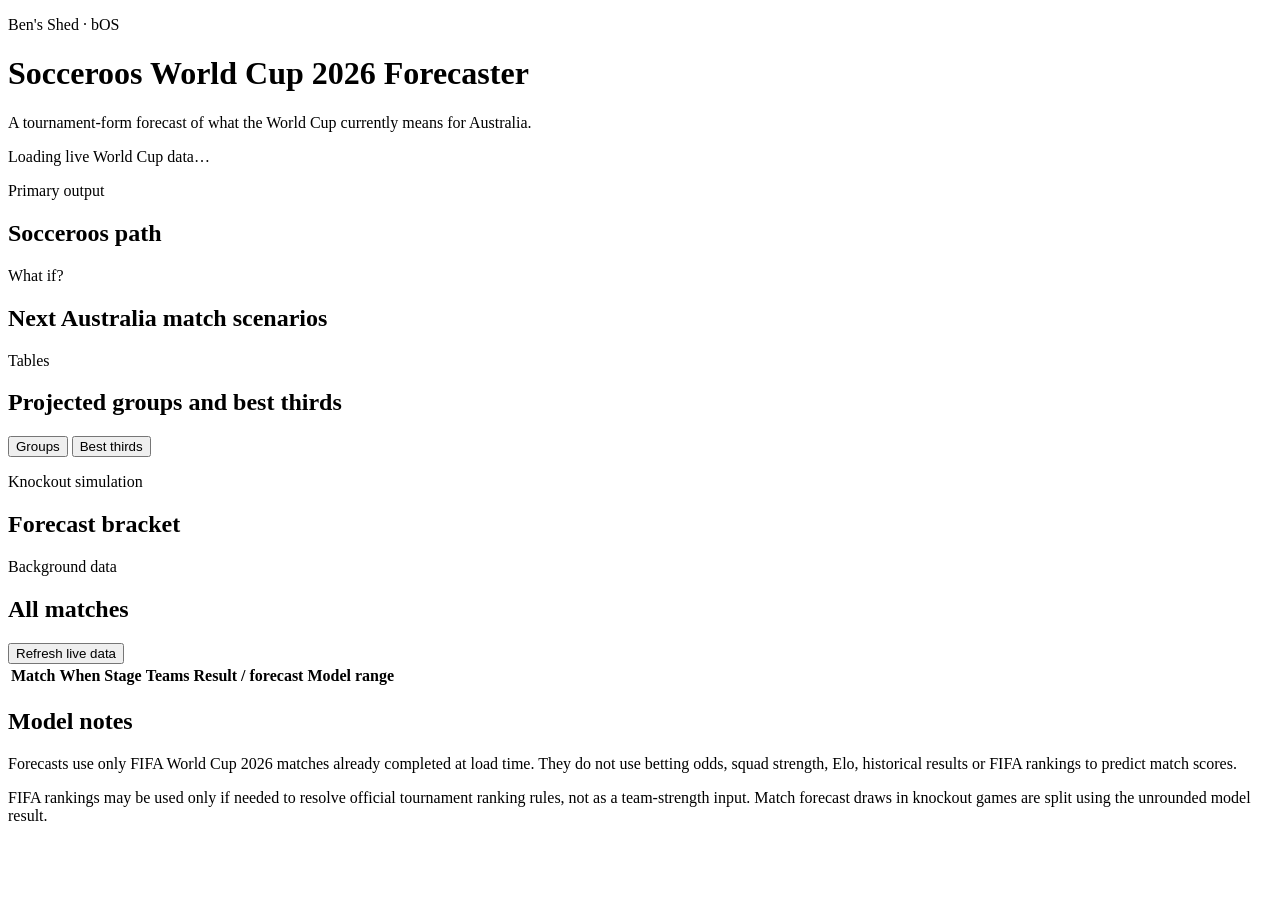
==== apps/index.html @ 0e0480ce "Add files via upload" ====
<!doctype html>
<html lang="en-AU">
<head>
  <meta charset="utf-8">
  <meta name="viewport" content="width=device-width, initial-scale=1">
  <title>Socceroos World Cup 2026 Forecaster | Ben's Shed</title>
  <meta name="description" content="A Ben's Shed Socceroos-first FIFA World Cup 2026 path forecaster using tournament results only.">
  <link rel="stylesheet" href="style.css">
</head>
<body>
  <header class="hero">
    <div class="hero__inner">
      <div>
        <p class="eyebrow">Ben's Shed · bOS</p>
        <h1>Socceroos World Cup 2026 Forecaster</h1>
        <p class="tagline">A tournament-form forecast of what the World Cup currently means for Australia.</p>
      </div>
      <div class="hero__status" id="loadStatus">
        <span class="pulse"></span>
        Loading live World Cup data…
      </div>
    </div>
  </header>

  <main class="app-shell">
    <section id="errorPanel" class="error-panel hidden" aria-live="polite"></section>

    <section class="dashboard-grid" aria-label="Socceroos summary">
      <article class="card card--feature" id="australiaCard"></article>
      <article class="card" id="nextMatchCard"></article>
      <article class="card" id="tournamentCard"></article>
    </section>

    <section class="section-block" id="pathSection">
      <div class="section-title">
        <div>
          <p class="eyebrow">Primary output</p>
          <h2>Socceroos path</h2>
        </div>
      </div>
      <div class="path-list" id="australiaPath"></div>
    </section>

    <section class="section-block" id="scenarioSection">
      <div class="section-title">
        <div>
          <p class="eyebrow">What if?</p>
          <h2>Next Australia match scenarios</h2>
        </div>
      </div>
      <div class="scenario-grid" id="scenarioGrid"></div>
    </section>

    <section class="section-block">
      <div class="section-title">
        <div>
          <p class="eyebrow">Tables</p>
          <h2>Projected groups and best thirds</h2>
        </div>
      </div>
      <div class="tabs" role="tablist" aria-label="Tables">
        <button class="tab-button active" data-tab="groups" type="button">Groups</button>
        <button class="tab-button" data-tab="thirds" type="button">Best thirds</button>
      </div>
      <div id="groupsTab" class="tab-panel"></div>
      <div id="thirdsTab" class="tab-panel hidden"></div>
    </section>

    <section class="section-block">
      <div class="section-title">
        <div>
          <p class="eyebrow">Knockout simulation</p>
          <h2>Forecast bracket</h2>
        </div>
      </div>
      <div class="bracket-list" id="bracketList"></div>
    </section>

    <section class="section-block">
      <div class="section-title section-title--with-button">
        <div>
          <p class="eyebrow">Background data</p>
          <h2>All matches</h2>
        </div>
        <button type="button" id="refreshButton" class="secondary-button">Refresh live data</button>
      </div>
      <div class="table-wrap">
        <table class="matches-table">
          <thead>
            <tr>
              <th>Match</th>
              <th>When</th>
              <th>Stage</th>
              <th>Teams</th>
              <th>Result / forecast</th>
              <th>Model range</th>
            </tr>
          </thead>
          <tbody id="matchesBody"></tbody>
        </table>
      </div>
    </section>

    <section class="section-block note-block">
      <h2>Model notes</h2>
      <p>Forecasts use only FIFA World Cup 2026 matches already completed at load time. They do not use betting odds, squad strength, Elo, historical results or FIFA rankings to predict match scores.</p>
      <p>FIFA rankings may be used only if needed to resolve official tournament ranking rules, not as a team-strength input. Match forecast draws in knockout games are split using the unrounded model result.</p>
      <p id="dataSourceNote"></p>
    </section>
  </main>

  <template id="miniTableTemplate">
    <table class="mini-table">
      <thead>
        <tr>
          <th>#</th>
          <th>Team</th>
          <th>Pts</th>
          <th>GD</th>
          <th>GF</th>
          <th>GA</th>
        </tr>
      </thead>
      <tbody></tbody>
    </table>
  </template>

  <script src="app.js"></script>
</body>
</html>
---- apps/style.css ----
<!doctype html>
<html lang="en-AU">
<head>
  <meta charset="utf-8">
  <meta name="viewport" content="width=device-width, initial-scale=1">
  <title>Socceroos World Cup 2026 Forecaster | Ben's Shed</title>
  <meta name="description" content="A Ben's Shed Socceroos-first FIFA World Cup 2026 path forecaster using tournament results only.">
  <link rel="stylesheet" href="style.css">
</head>
<body>
  <header class="hero">
    <div class="hero__inner">
      <div>
        <p class="eyebrow">Ben's Shed · bOS</p>
        <h1>Socceroos World Cup 2026 Forecaster</h1>
        <p class="tagline">A tournament-form forecast of what the World Cup currently means for Australia.</p>
      </div>
      <div class="hero__status" id="loadStatus">
        <span class="pulse"></span>
        Loading live World Cup data…
      </div>
    </div>
  </header>

  <main class="app-shell">
    <section id="errorPanel" class="error-panel hidden" aria-live="polite"></section>

    <section class="dashboard-grid" aria-label="Socceroos summary">
      <article class="card card--feature" id="australiaCard"></article>
      <article class="card" id="nextMatchCard"></article>
      <article class="card" id="tournamentCard"></article>
    </section>

    <section class="section-block" id="pathSection">
      <div class="section-title">
        <div>
          <p class="eyebrow">Primary output</p>
          <h2>Socceroos path</h2>
        </div>
      </div>
      <div class="path-list" id="australiaPath"></div>
    </section>

    <section class="section-block" id="scenarioSection">
      <div class="section-title">
        <div>
          <p class="eyebrow">What if?</p>
          <h2>Next Australia match scenarios</h2>
        </div>
      </div>
      <div class="scenario-grid" id="scenarioGrid"></div>
    </section>

    <section class="section-block">
      <div class="section-title">
        <div>
          <p class="eyebrow">Tables</p>
          <h2>Projected groups and best thirds</h2>
        </div>
      </div>
      <div class="tabs" role="tablist" aria-label="Tables">
        <button class="tab-button active" data-tab="groups" type="button">Groups</button>
        <button class="tab-button" data-tab="thirds" type="button">Best thirds</button>
      </div>
      <div id="groupsTab" class="tab-panel"></div>
      <div id="thirdsTab" class="tab-panel hidden"></div>
    </section>

    <section class="section-block">
      <div class="section-title">
        <div>
          <p class="eyebrow">Knockout simulation</p>
          <h2>Forecast bracket</h2>
        </div>
      </div>
      <div class="bracket-list" id="bracketList"></div>
    </section>

    <section class="section-block">
      <div class="section-title section-title--with-button">
        <div>
          <p class="eyebrow">Background data</p>
          <h2>All matches</h2>
        </div>
        <button type="button" id="refreshButton" class="secondary-button">Refresh live data</button>
      </div>
      <div class="table-wrap">
        <table class="matches-table">
          <thead>
            <tr>
              <th>Match</th>
              <th>When</th>
              <th>Stage</th>
              <th>Teams</th>
              <th>Result / forecast</th>
              <th>Model range</th>
            </tr>
          </thead>
          <tbody id="matchesBody"></tbody>
        </table>
      </div>
    </section>

    <section class="section-block note-block">
      <h2>Model notes</h2>
      <p>Forecasts use only FIFA World Cup 2026 matches already completed at load time. They do not use betting odds, squad strength, Elo, historical results or FIFA rankings to predict match scores.</p>
      <p>FIFA rankings may be used only if needed to resolve official tournament ranking rules, not as a team-strength input. Match forecast draws in knockout games are split using the unrounded model result.</p>
      <p id="dataSourceNote"></p>
    </section>
  </main>

  <template id="miniTableTemplate">
    <table class="mini-table">
      <thead>
        <tr>
          <th>#</th>
          <th>Team</th>
          <th>Pts</th>
          <th>GD</th>
          <th>GF</th>
          <th>GA</th>
        </tr>
      </thead>
      <tbody></tbody>
    </table>
  </template>

  <script src="app.js"></script>
</body>
</html>
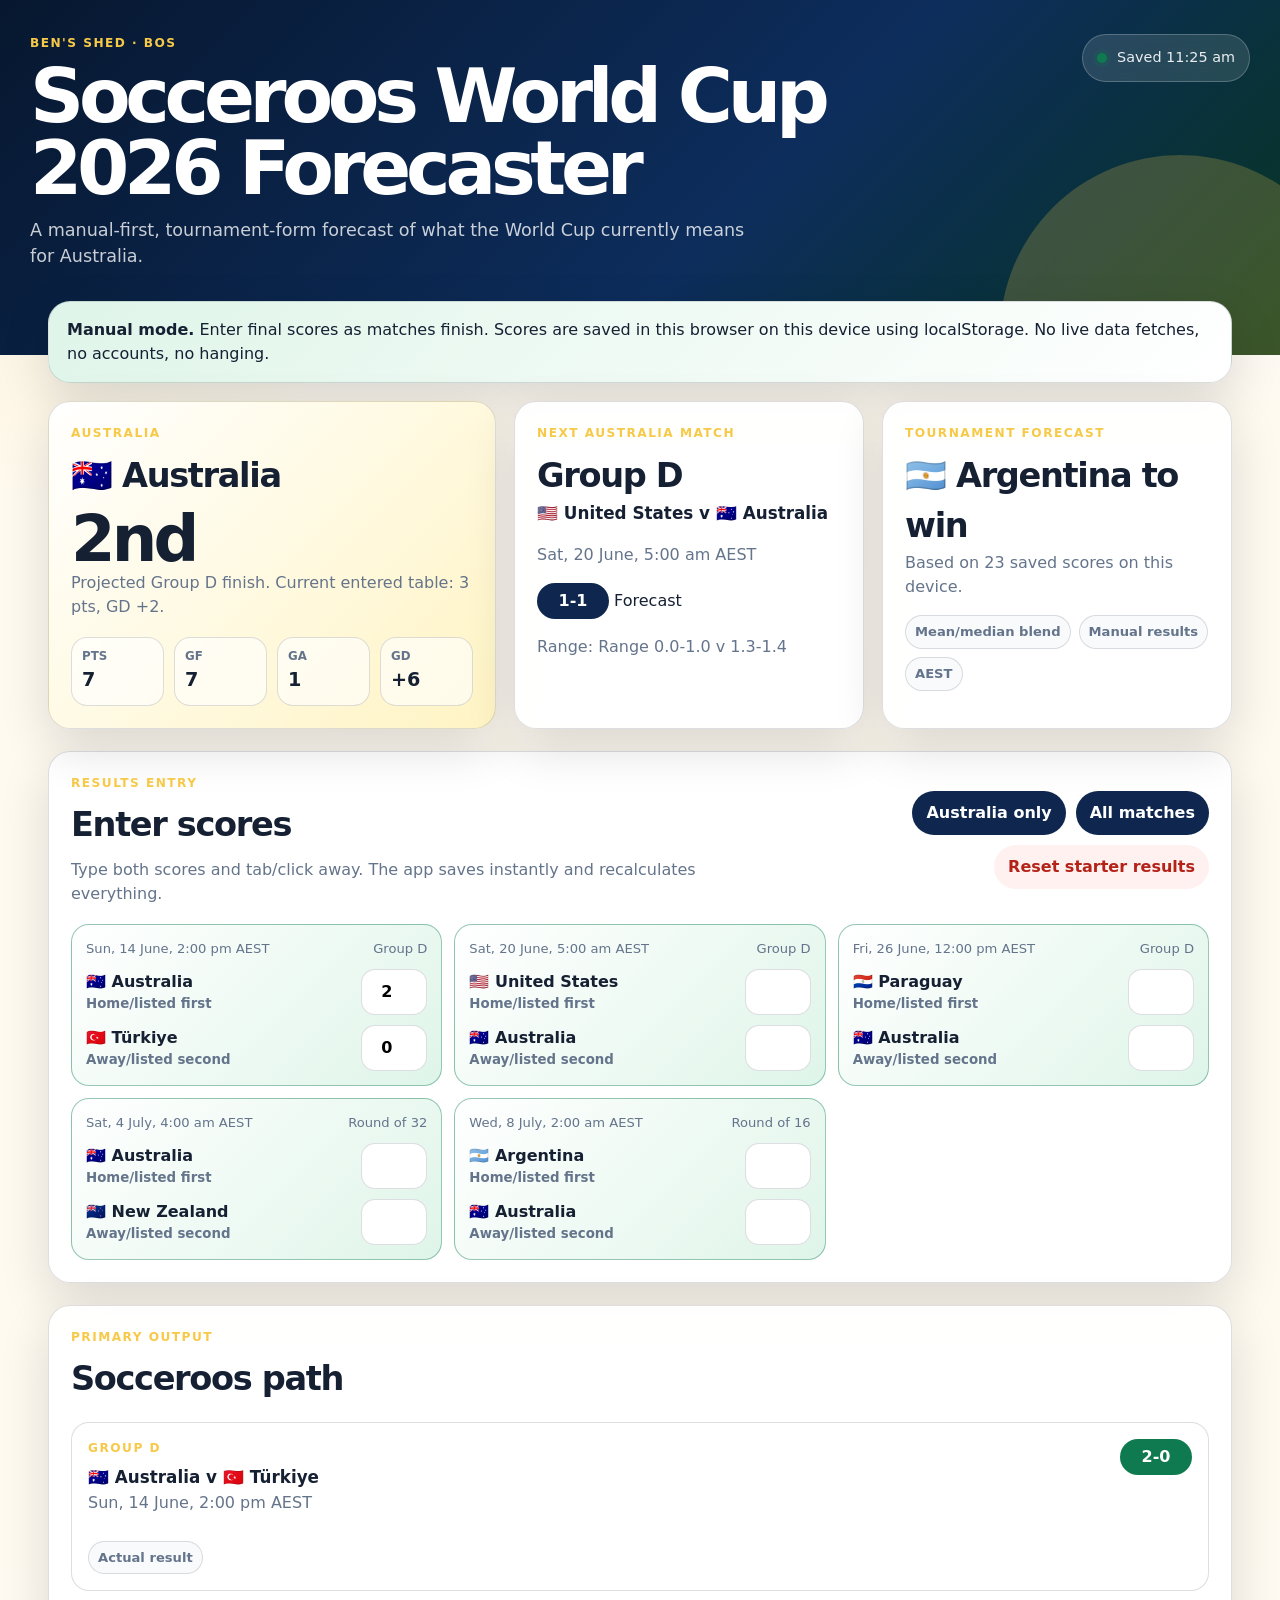
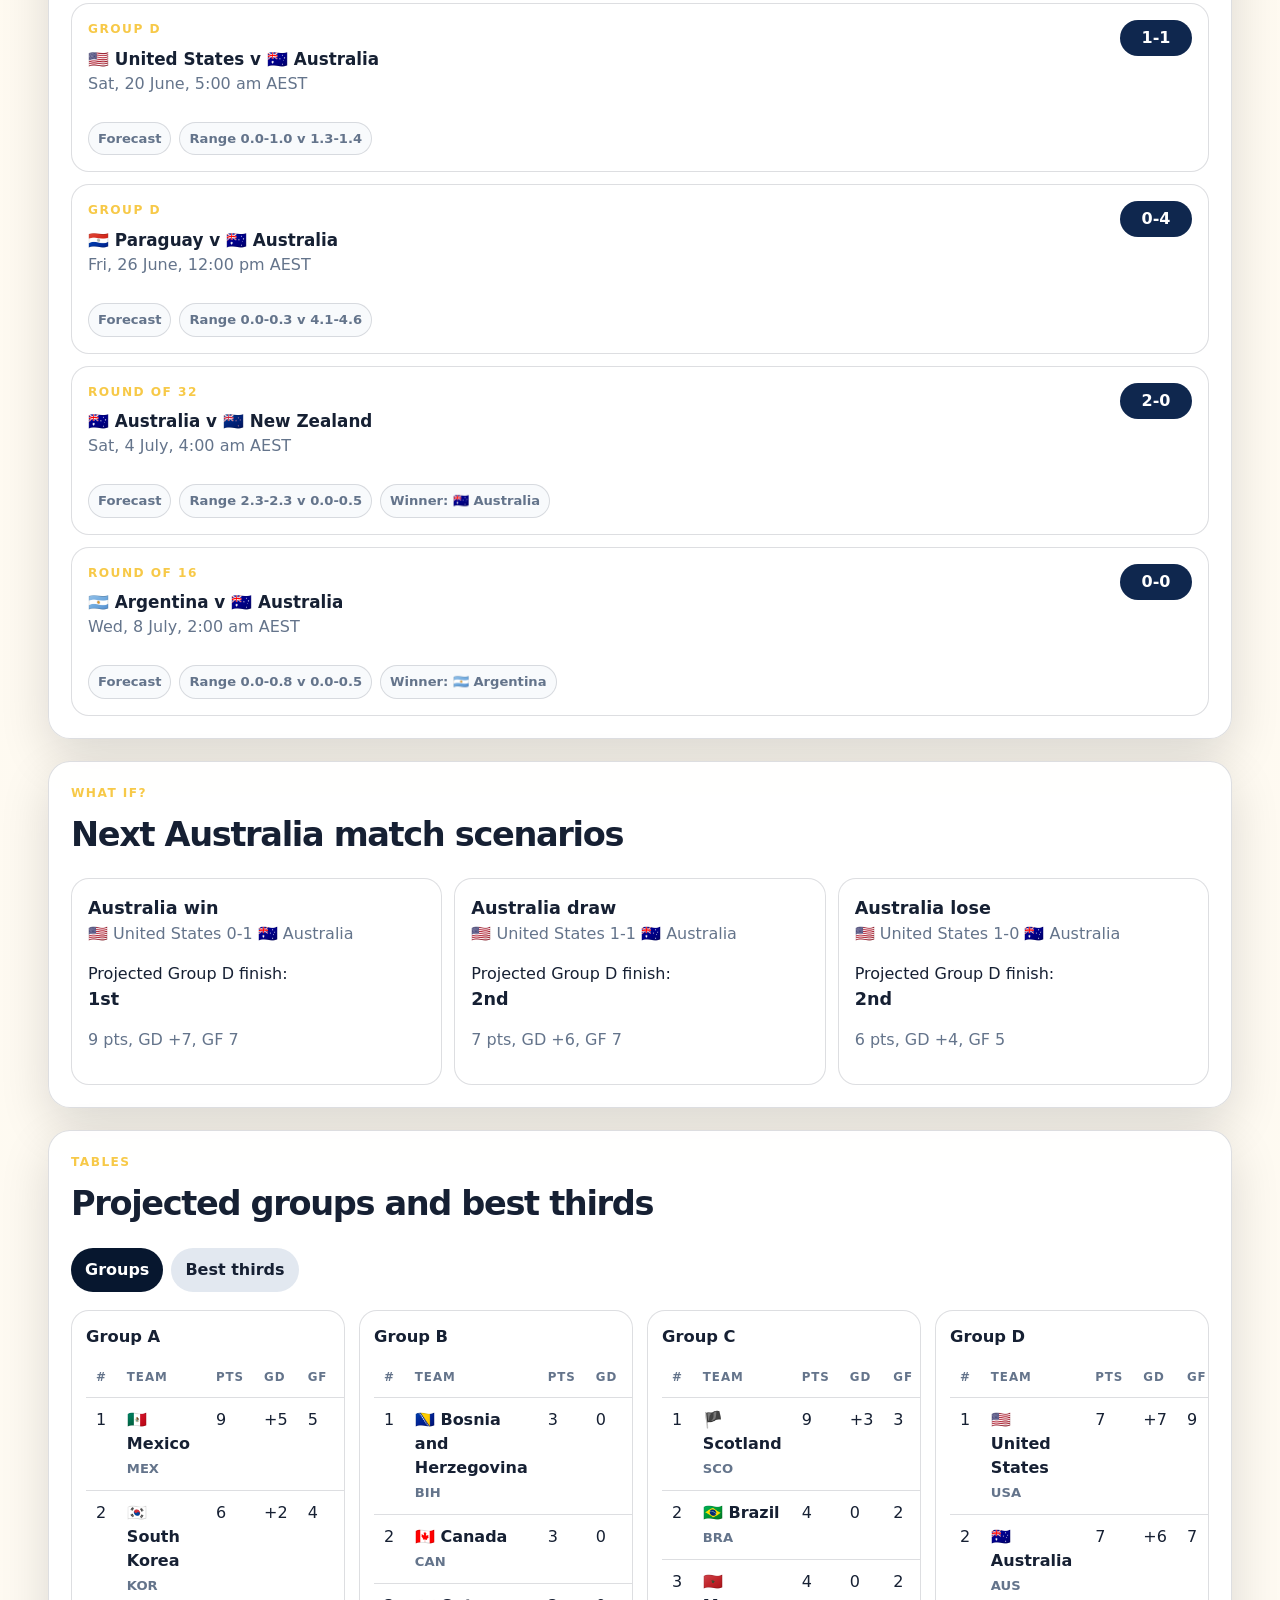
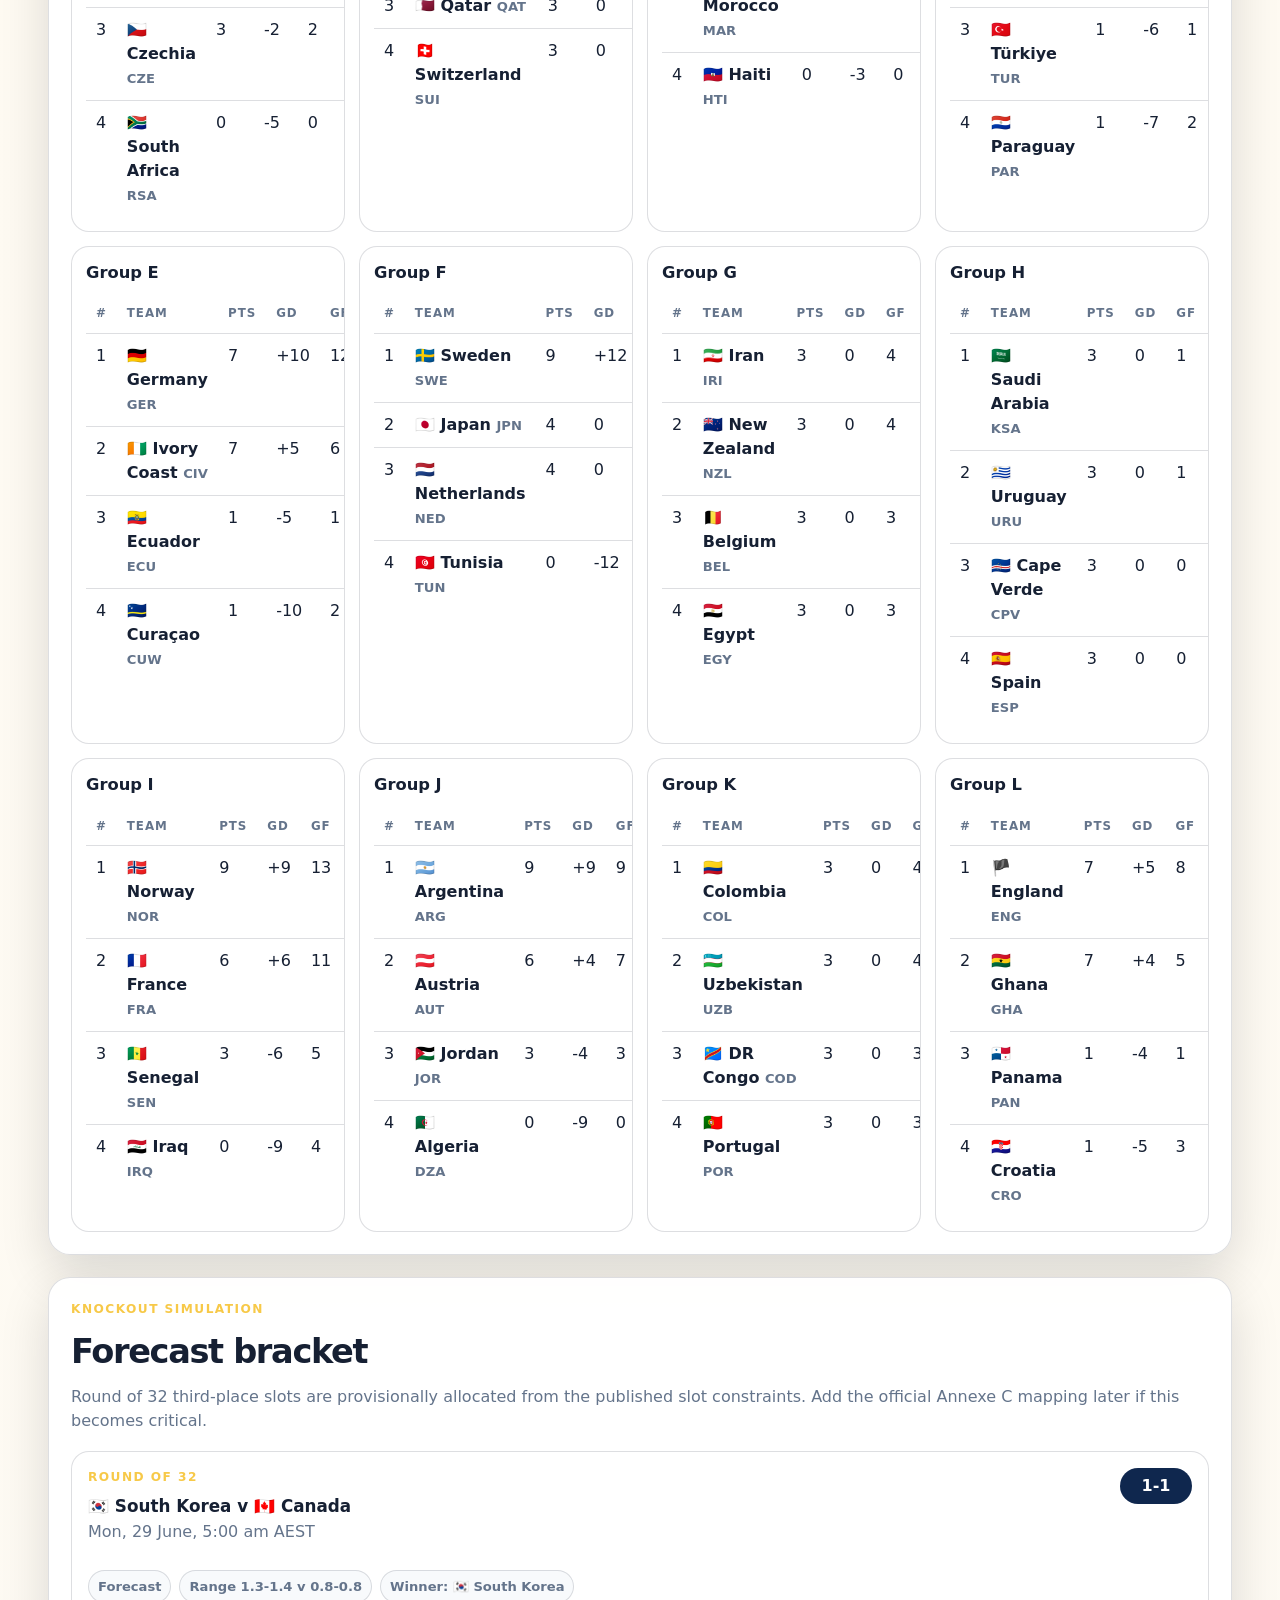
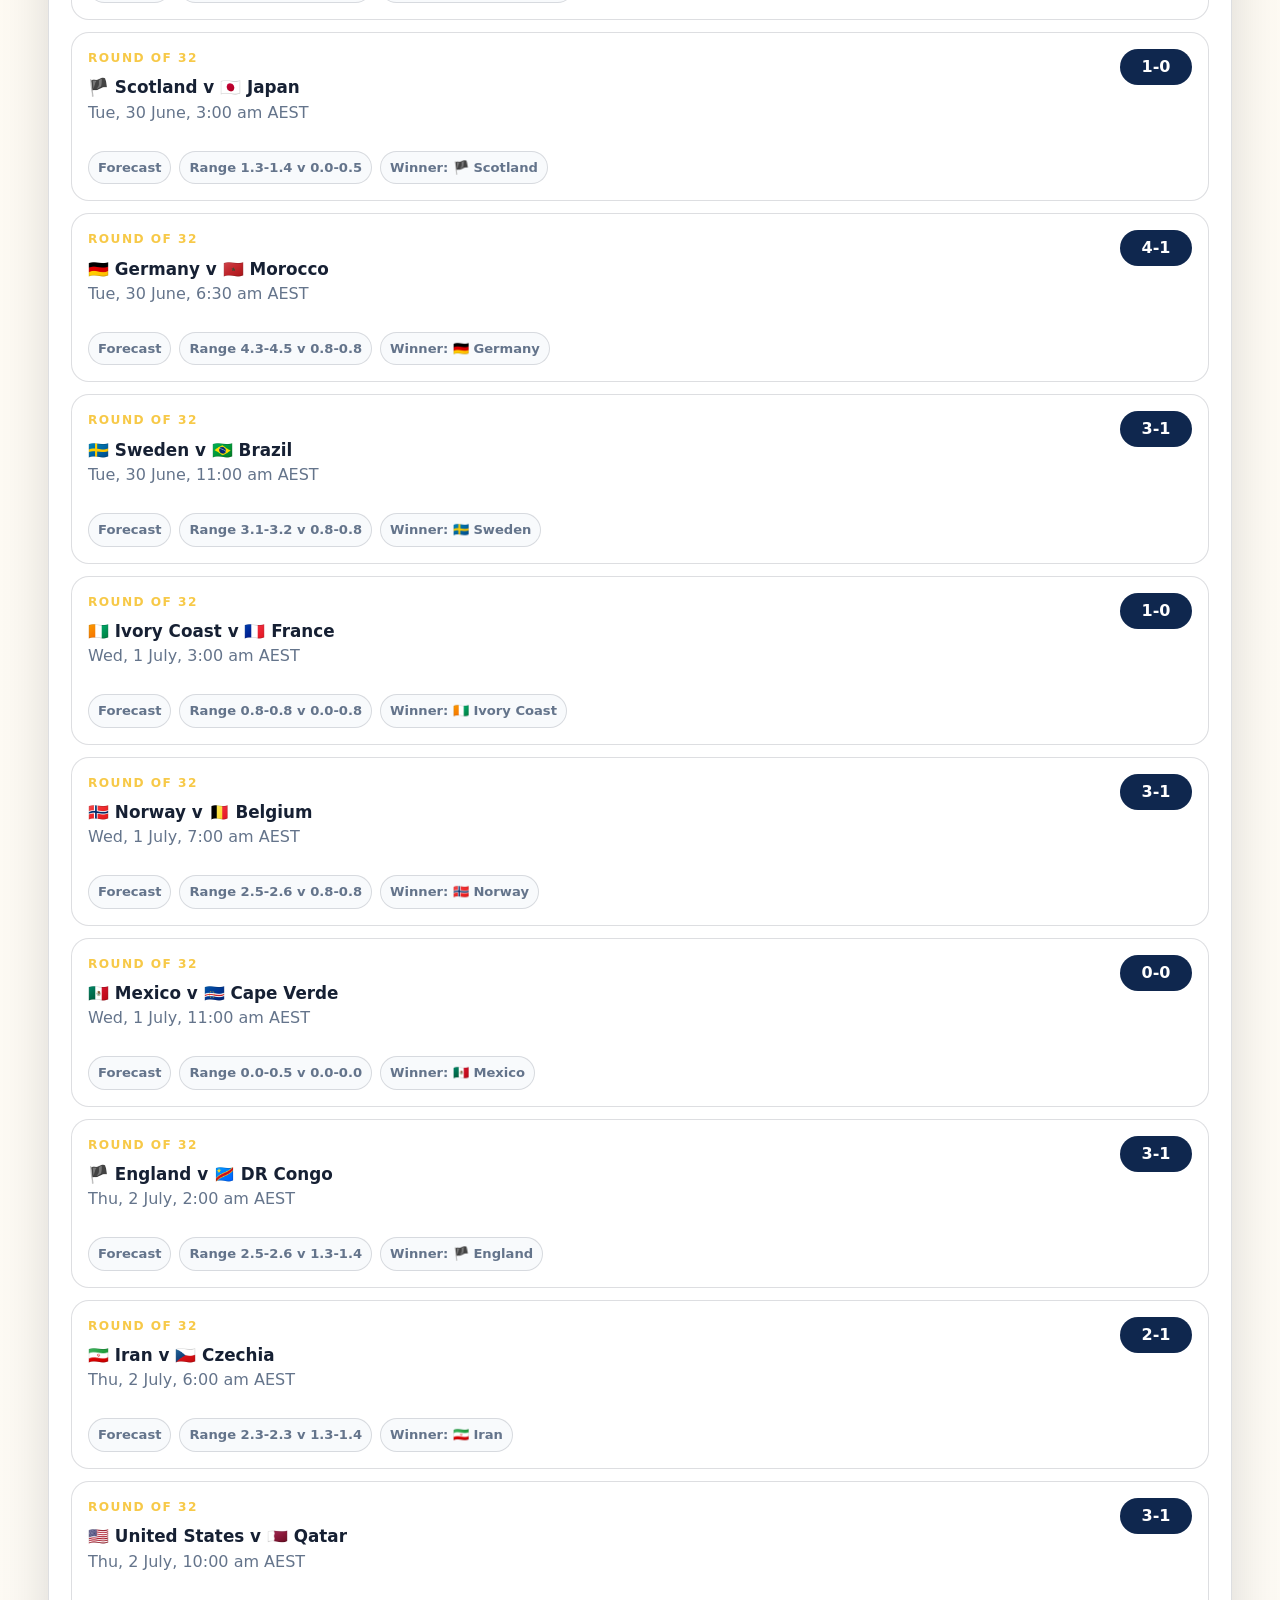
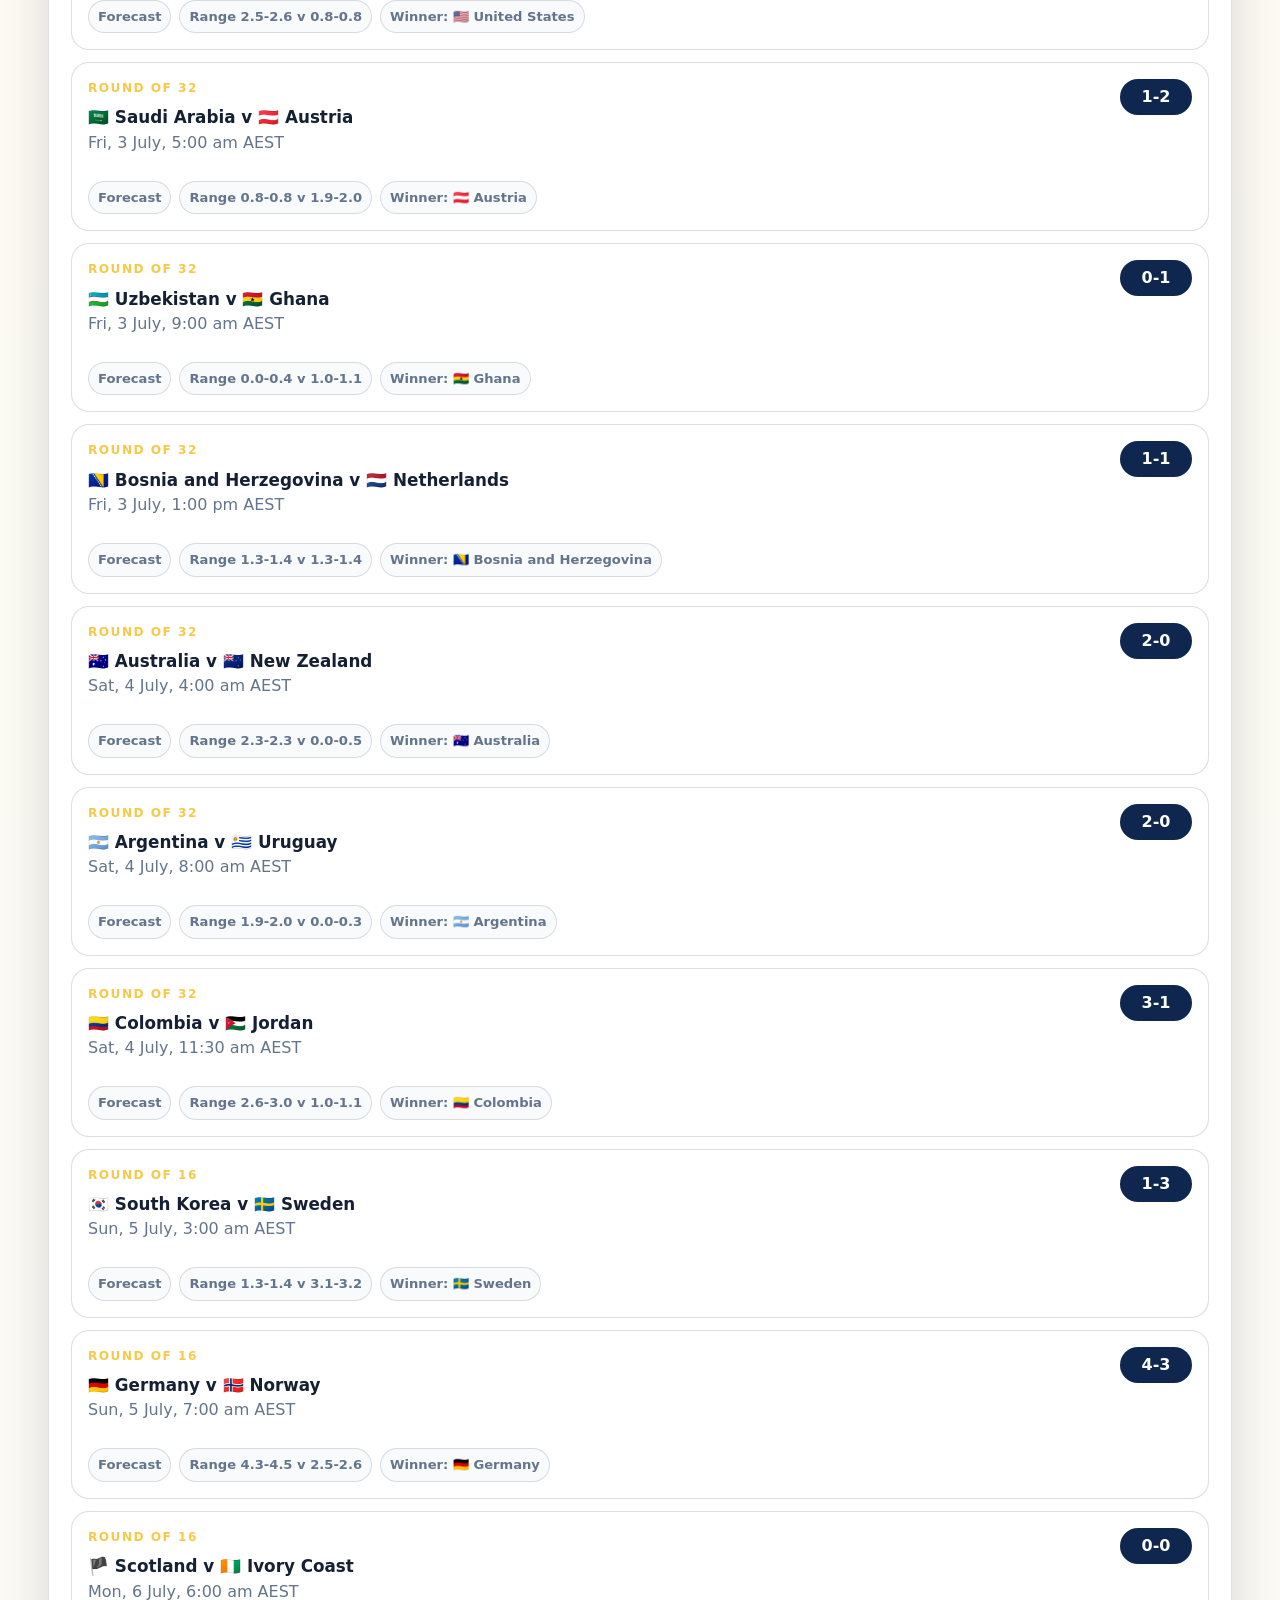
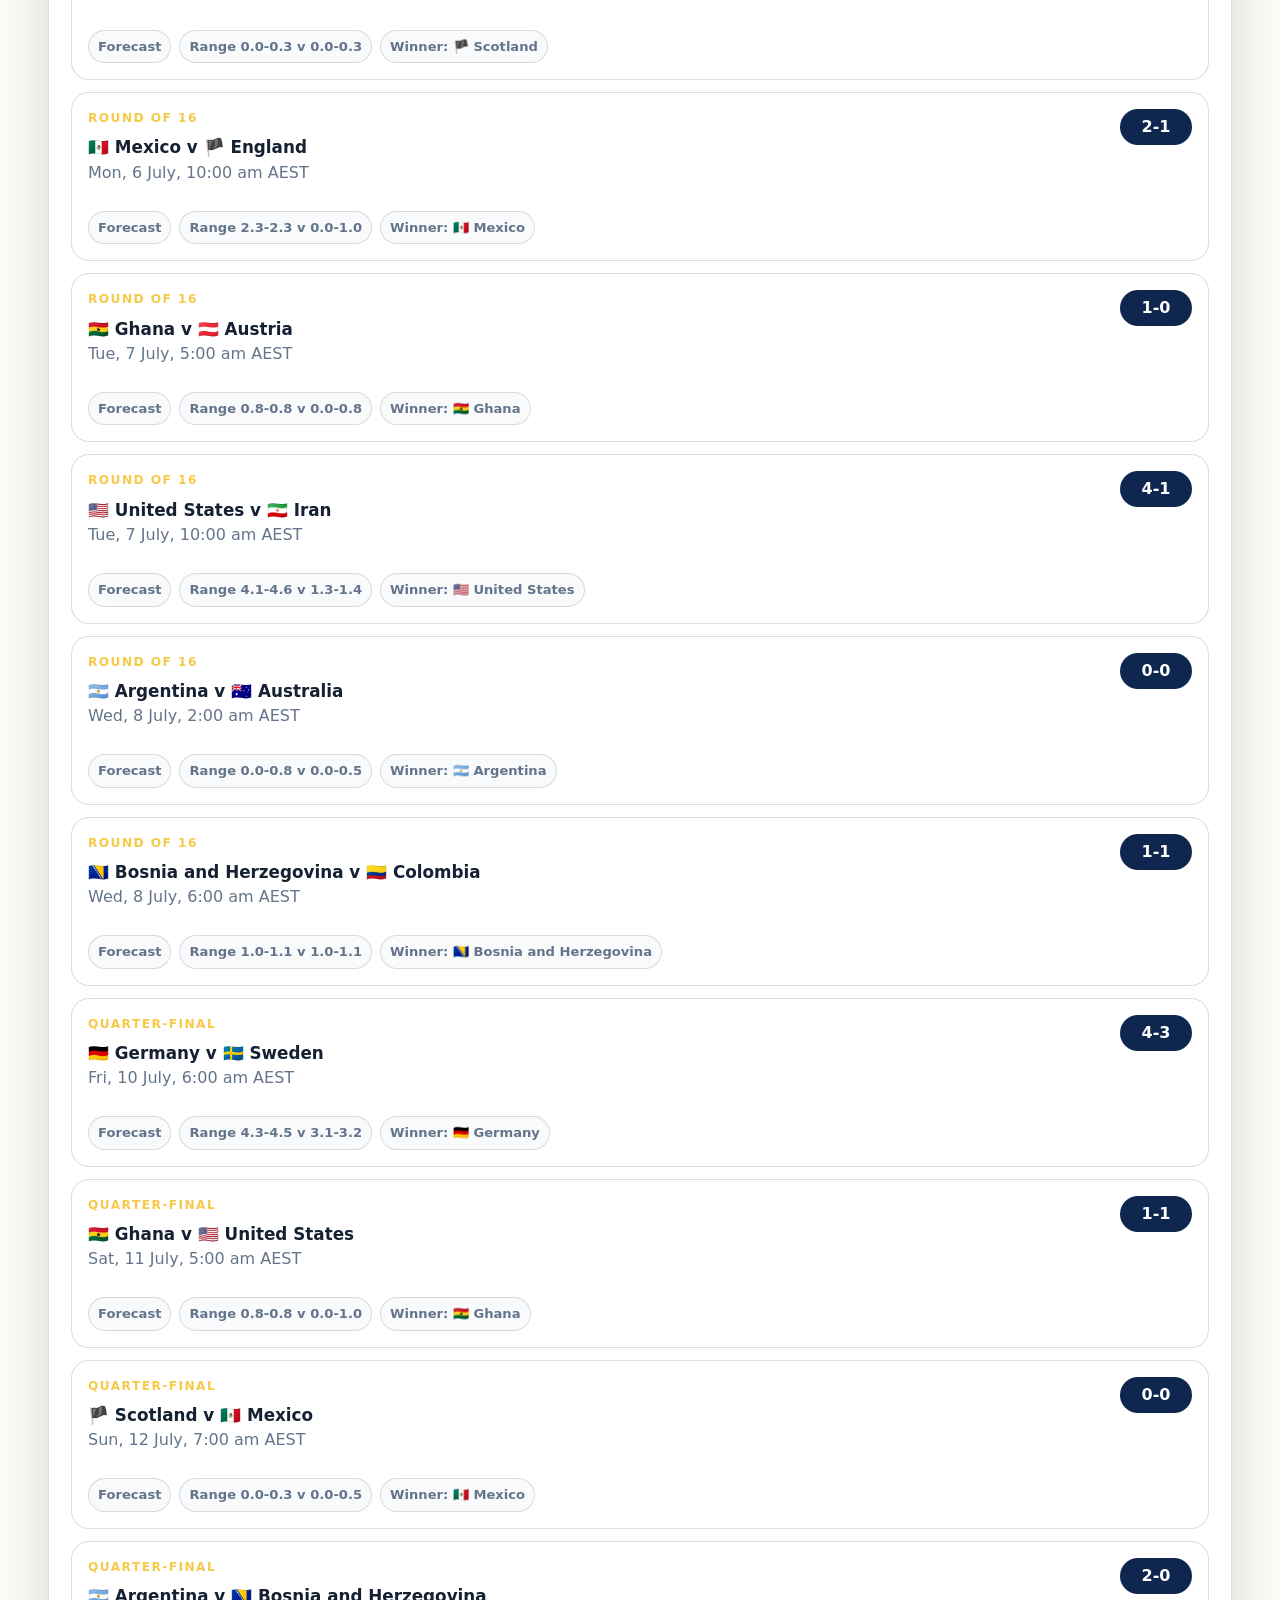
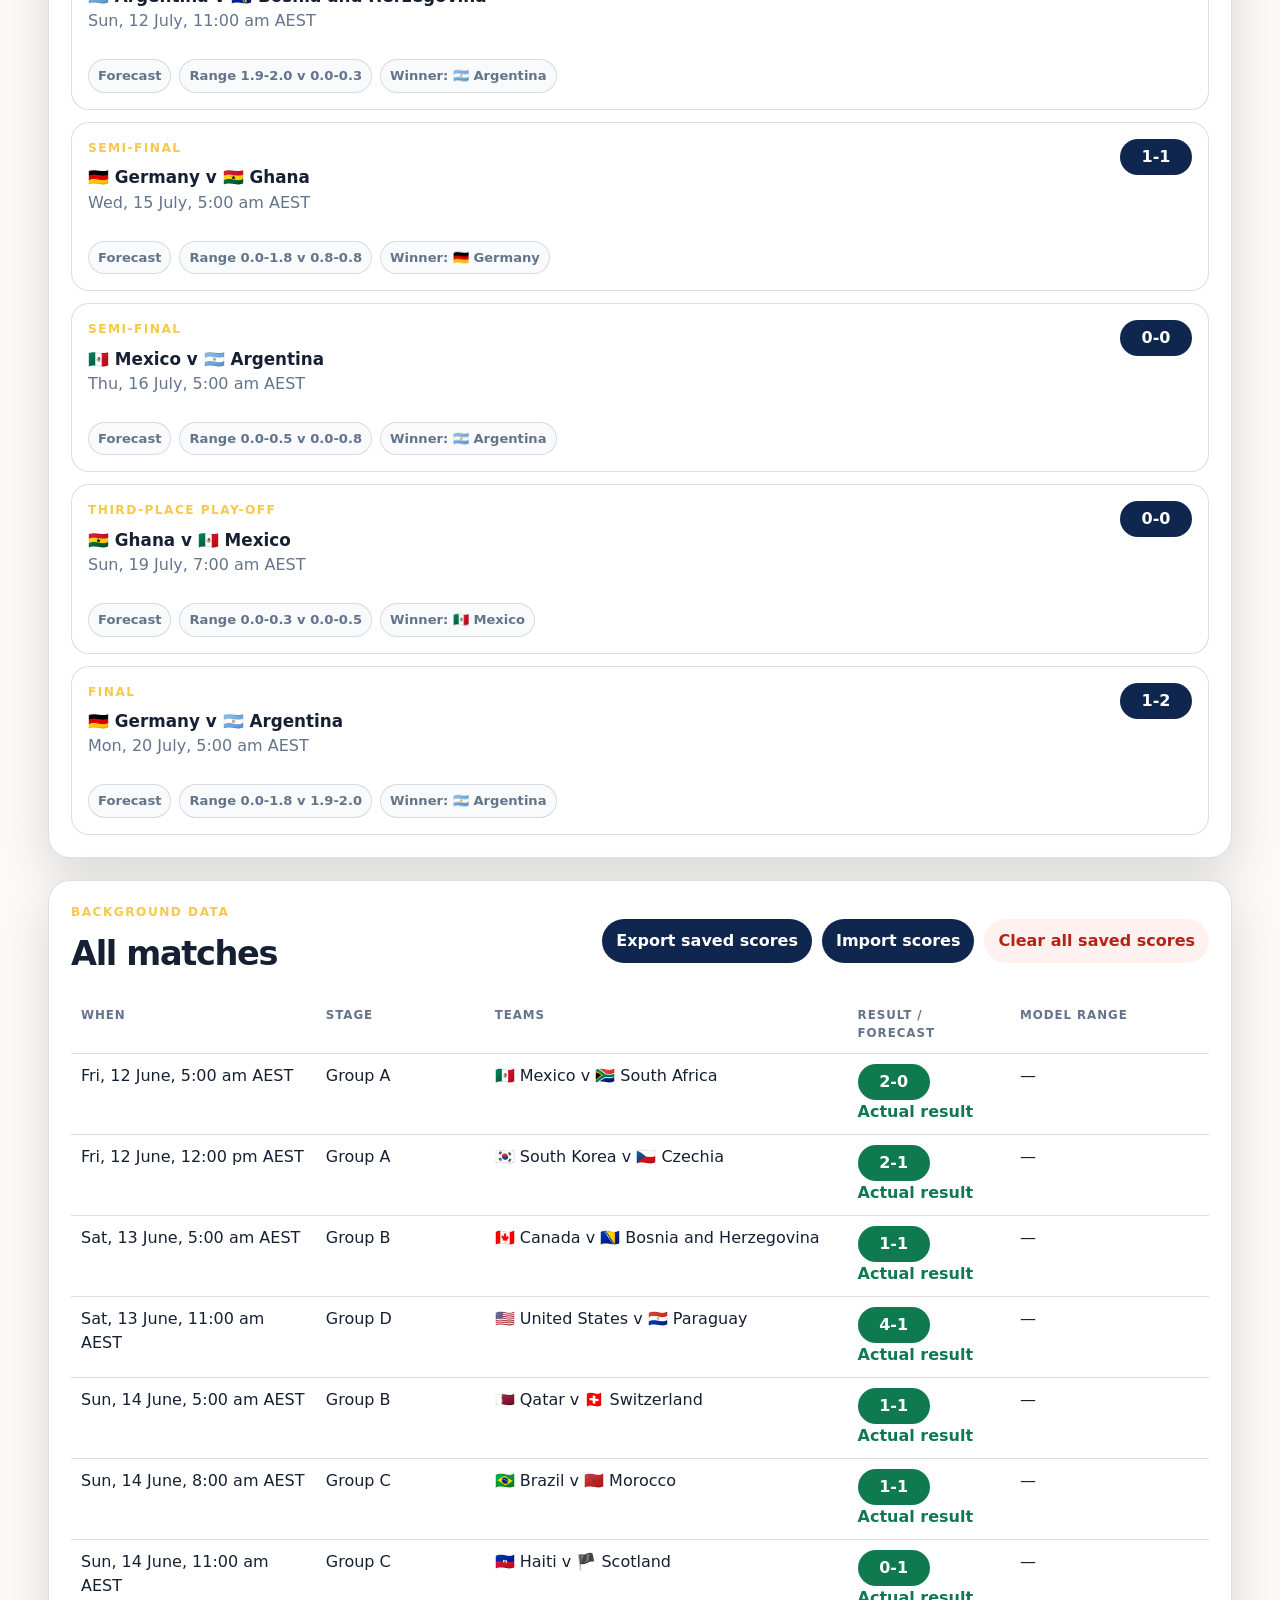
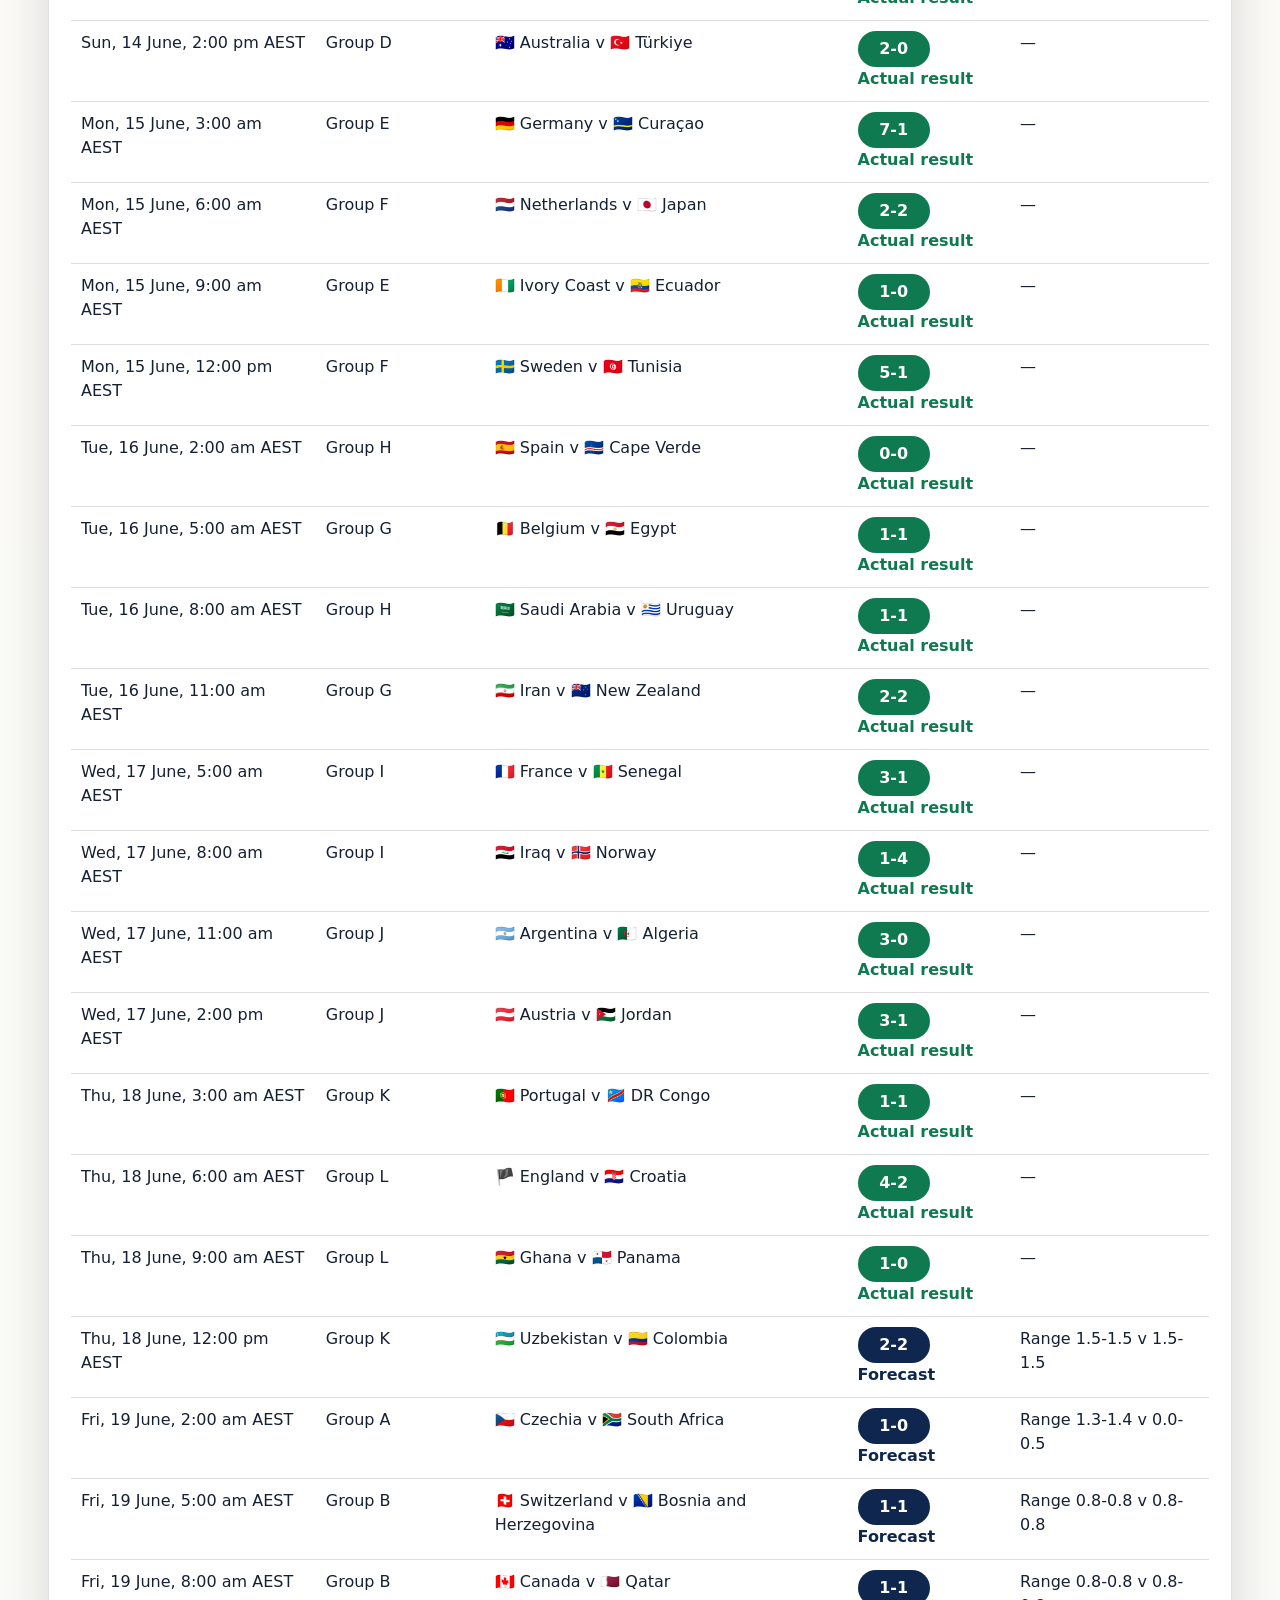
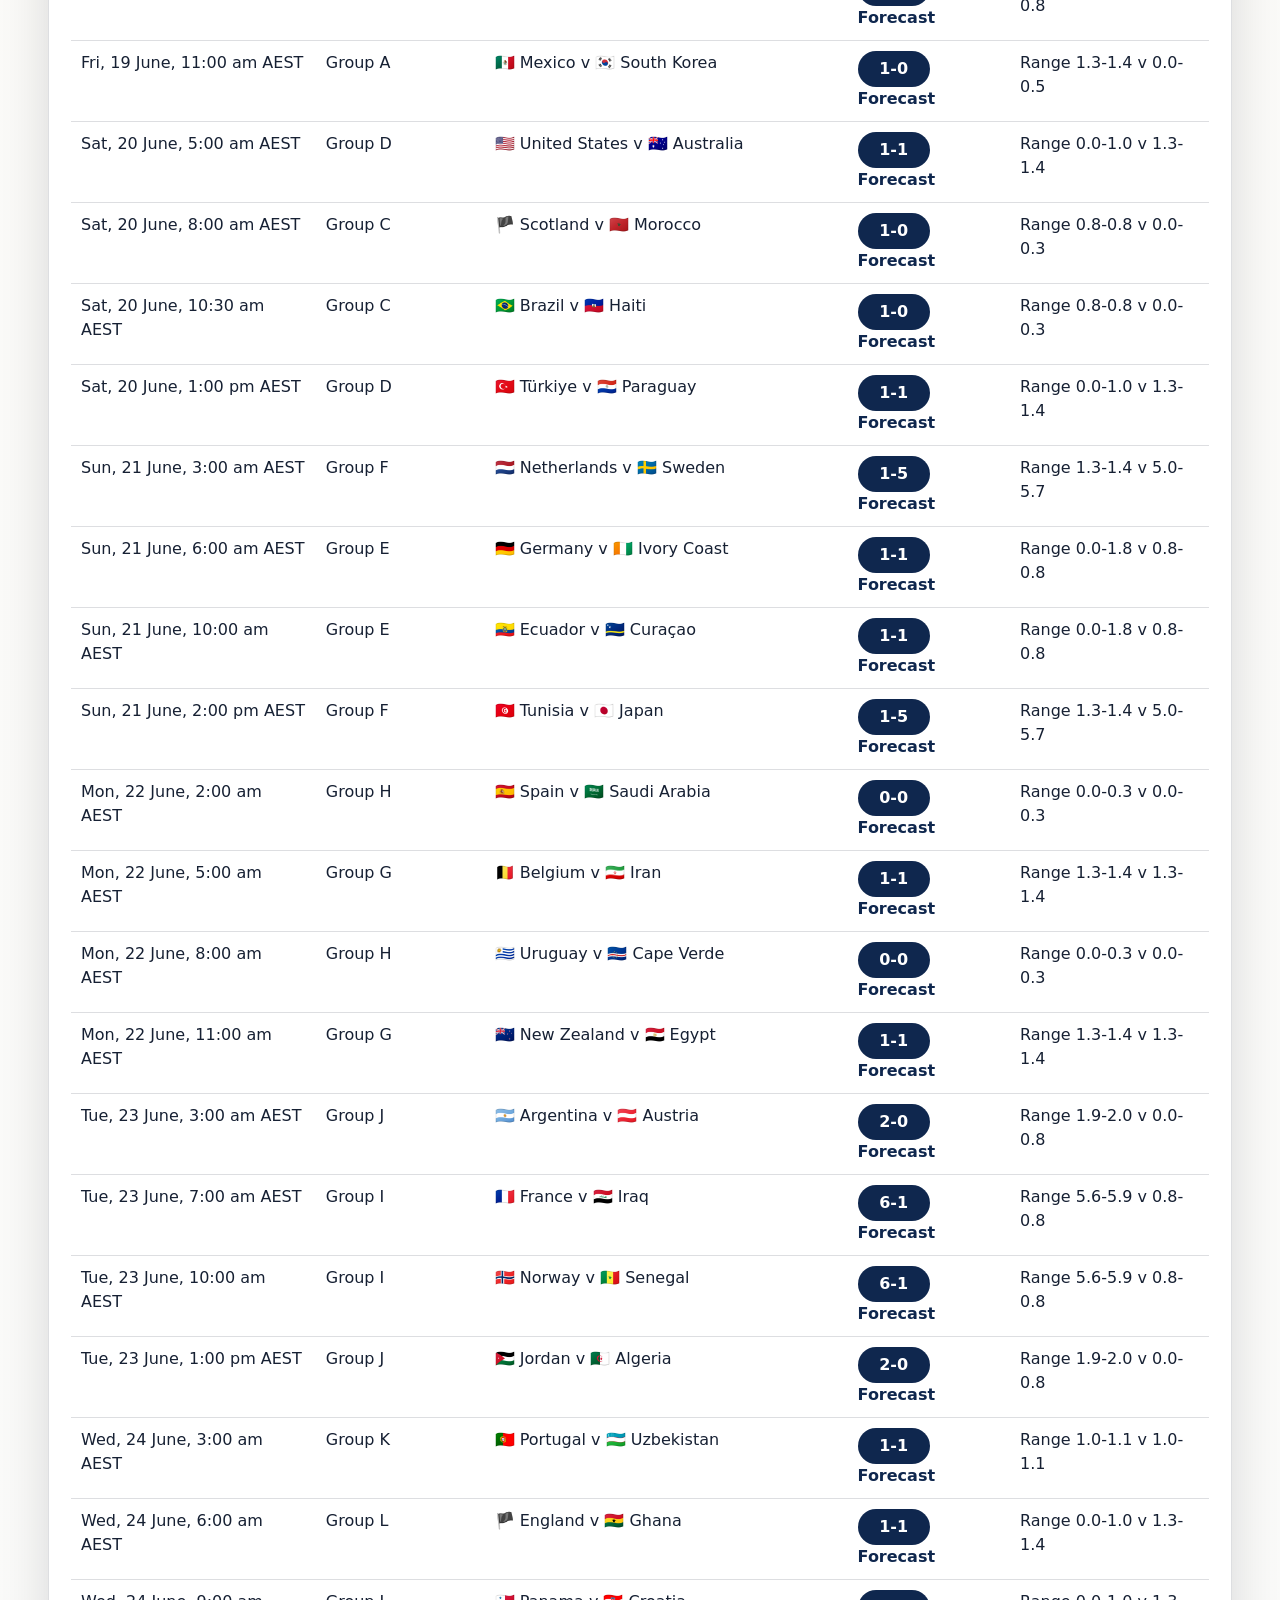
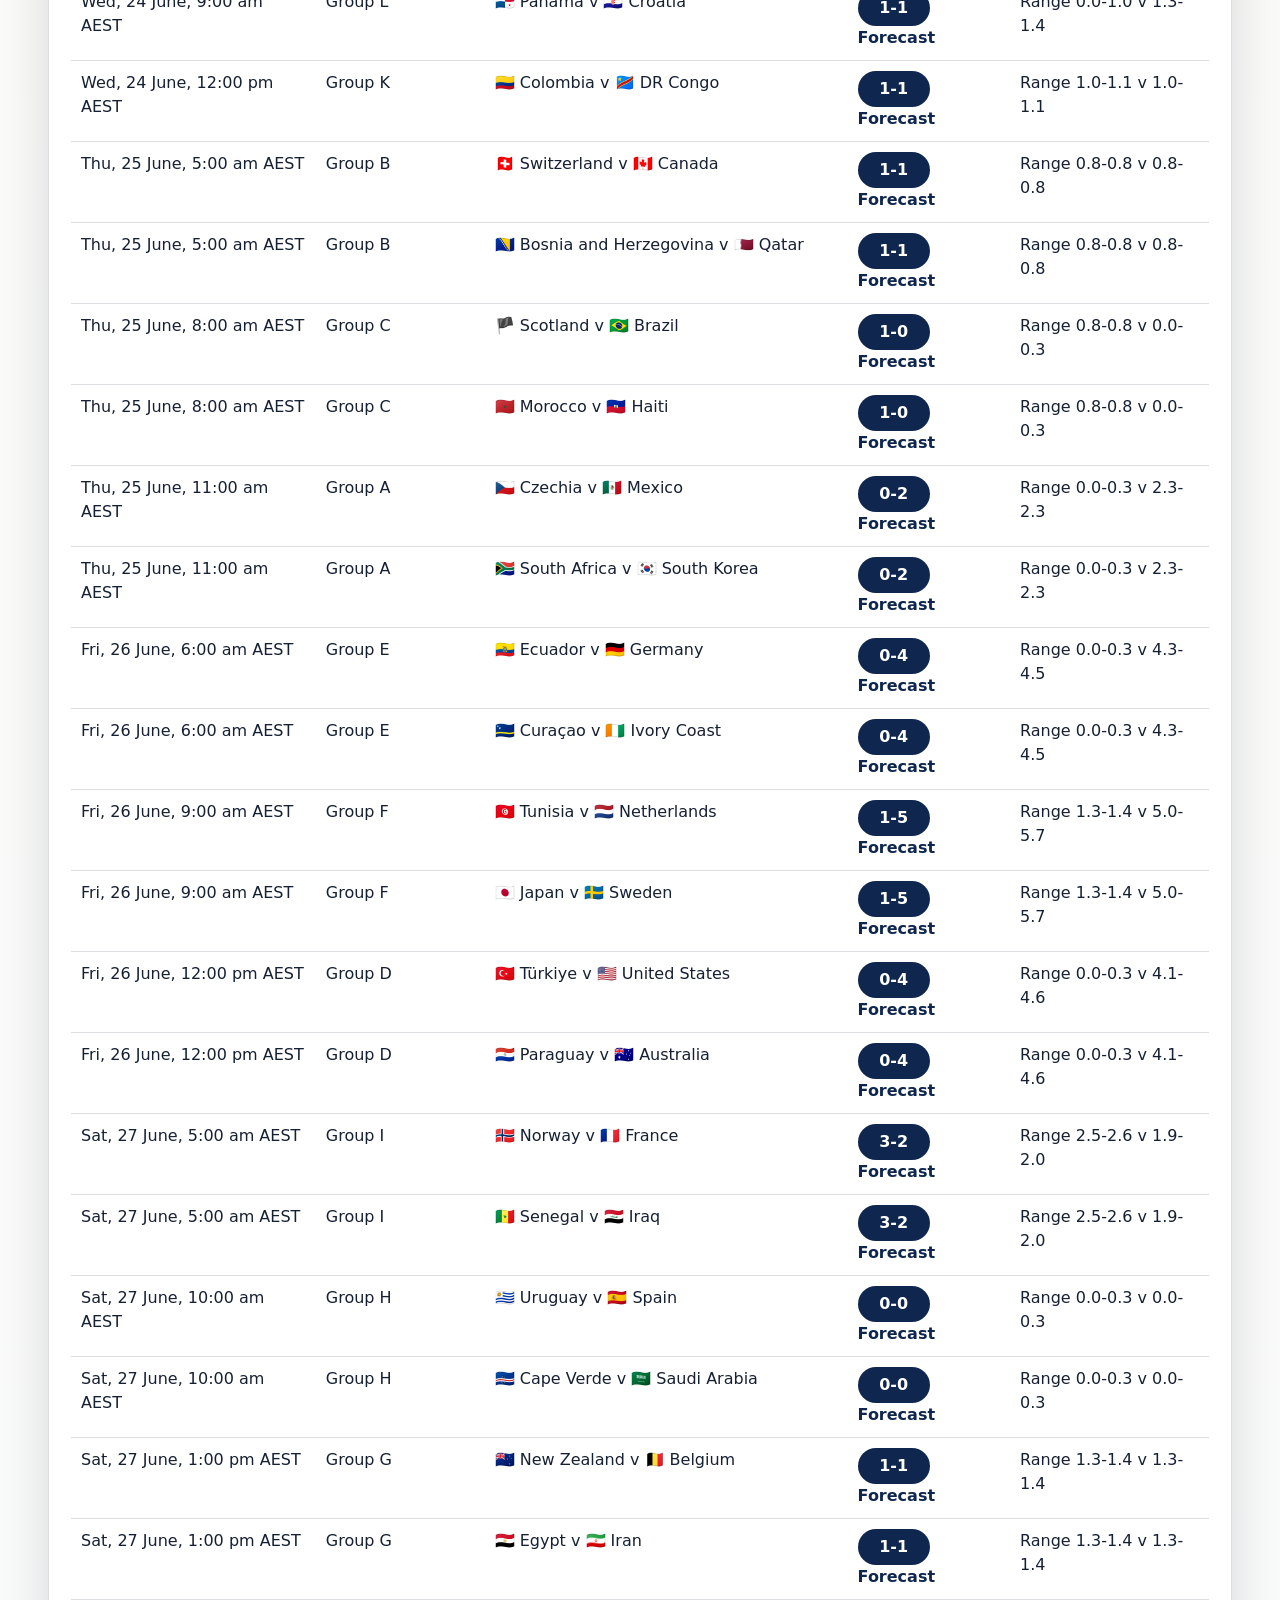
==== commit fa3a2394: "Add files via upload" ====
--- a/apps/index.html
+++ b/apps/index.html
@@ -4,7 +4,7 @@
   <meta charset="utf-8">
   <meta name="viewport" content="width=device-width, initial-scale=1">
   <title>Socceroos World Cup 2026 Forecaster | Ben's Shed</title>
-  <meta name="description" content="A Ben's Shed Socceroos-first FIFA World Cup 2026 path forecaster using tournament results only.">
+  <meta name="description" content="A Ben's Shed Socceroos-first FIFA World Cup 2026 path forecaster using manually entered results saved on this device.">
   <link rel="stylesheet" href="style.css">
 </head>
 <body>
@@ -13,22 +13,40 @@
       <div>
         <p class="eyebrow">Ben's Shed · bOS</p>
         <h1>Socceroos World Cup 2026 Forecaster</h1>
-        <p class="tagline">A tournament-form forecast of what the World Cup currently means for Australia.</p>
+        <p class="tagline">A manual-first, tournament-form forecast of what the World Cup currently means for Australia.</p>
       </div>
-      <div class="hero__status" id="loadStatus">
-        <span class="pulse"></span>
-        Loading live World Cup data…
+      <div class="hero__status" id="saveStatus">
+        <span class="status-dot"></span>
+        Saved on this device
       </div>
     </div>
   </header>
 
   <main class="app-shell">
-    <section id="errorPanel" class="error-panel hidden" aria-live="polite"></section>
+    <section class="notice-panel" id="noticePanel">
+      <strong>Manual mode.</strong> Enter final scores as matches finish. Scores are saved in this browser on this device using localStorage. No live data fetches, no accounts, no hanging.
+    </section>
 
     <section class="dashboard-grid" aria-label="Socceroos summary">
       <article class="card card--feature" id="australiaCard"></article>
       <article class="card" id="nextMatchCard"></article>
       <article class="card" id="tournamentCard"></article>
+    </section>
+
+    <section class="section-block" id="entrySection">
+      <div class="section-title section-title--with-actions">
+        <div>
+          <p class="eyebrow">Results entry</p>
+          <h2>Enter scores</h2>
+          <p class="section-subtitle">Type both scores and tab/click away. The app saves instantly and recalculates everything.</p>
+        </div>
+        <div class="button-row">
+          <button type="button" class="secondary-button" id="showAustraliaOnly">Australia only</button>
+          <button type="button" class="secondary-button" id="showAllGroupMatches">All matches</button>
+          <button type="button" class="danger-button" id="resetStarter">Reset starter results</button>
+        </div>
+      </div>
+      <div class="entry-grid" id="scoreEntryGrid"></div>
     </section>
 
     <section class="section-block" id="pathSection">
@@ -71,24 +89,29 @@
         <div>
           <p class="eyebrow">Knockout simulation</p>
           <h2>Forecast bracket</h2>
+          <p class="section-subtitle">Round of 32 third-place slots are provisionally allocated from the published slot constraints. Add the official Annexe C mapping later if this becomes critical.</p>
         </div>
       </div>
       <div class="bracket-list" id="bracketList"></div>
     </section>
 
     <section class="section-block">
-      <div class="section-title section-title--with-button">
+      <div class="section-title section-title--with-actions">
         <div>
           <p class="eyebrow">Background data</p>
           <h2>All matches</h2>
         </div>
-        <button type="button" id="refreshButton" class="secondary-button">Refresh live data</button>
+        <div class="button-row">
+          <button type="button" id="exportButton" class="secondary-button">Export saved scores</button>
+          <label class="secondary-button file-button" for="importFile">Import scores</label>
+          <input type="file" id="importFile" accept="application/json,.json" hidden>
+          <button type="button" id="clearButton" class="danger-button">Clear all saved scores</button>
+        </div>
       </div>
       <div class="table-wrap">
         <table class="matches-table">
           <thead>
             <tr>
-              <th>Match</th>
               <th>When</th>
               <th>Stage</th>
               <th>Teams</th>
@@ -103,8 +126,9 @@
 
     <section class="section-block note-block">
       <h2>Model notes</h2>
-      <p>Forecasts use only FIFA World Cup 2026 matches already completed at load time. They do not use betting odds, squad strength, Elo, historical results or FIFA rankings to predict match scores.</p>
-      <p>FIFA rankings may be used only if needed to resolve official tournament ranking rules, not as a team-strength input. Match forecast draws in knockout games are split using the unrounded model result.</p>
+      <p>Forecasts use only scores entered as completed FIFA World Cup 2026 matches. They do not use betting odds, squad strength, Elo, historical results or FIFA rankings to predict match scores.</p>
+      <p>The displayed forecast is a mean/median blend of Ben's four score components. The app also keeps the pure mean and pure median to show a rough range.</p>
+      <p>FIFA rankings are not used for prediction. They can be used later only if needed to reproduce an official FIFA tiebreak or allocation rule.</p>
       <p id="dataSourceNote"></p>
     </section>
   </main>
--- a/apps/style.css
+++ b/apps/style.css
@@ -1,130 +1,355 @@
-<!doctype html>
-<html lang="en-AU">
-<head>
-  <meta charset="utf-8">
-  <meta name="viewport" content="width=device-width, initial-scale=1">
-  <title>Socceroos World Cup 2026 Forecaster | Ben's Shed</title>
-  <meta name="description" content="A Ben's Shed Socceroos-first FIFA World Cup 2026 path forecaster using tournament results only.">
-  <link rel="stylesheet" href="style.css">
-</head>
-<body>
-  <header class="hero">
-    <div class="hero__inner">
-      <div>
-        <p class="eyebrow">Ben's Shed · bOS</p>
-        <h1>Socceroos World Cup 2026 Forecaster</h1>
-        <p class="tagline">A tournament-form forecast of what the World Cup currently means for Australia.</p>
-      </div>
-      <div class="hero__status" id="loadStatus">
-        <span class="pulse"></span>
-        Loading live World Cup data…
-      </div>
-    </div>
-  </header>
+:root {
+  --navy: #07172f;
+  --navy-soft: #0f274e;
+  --green: #0f7a4f;
+  --green-soft: #dff5e9;
+  --gold: #f7c948;
+  --gold-soft: #fff4c4;
+  --cream: #fffaf0;
+  --paper: #ffffff;
+  --ink: #162033;
+  --muted: #64748b;
+  --border: rgba(15, 23, 42, 0.14);
+  --danger: #b42318;
+  --danger-soft: #fff1f0;
+  --shadow: 0 18px 50px rgba(4, 12, 24, 0.14);
+  --radius: 22px;
+}
 
-  <main class="app-shell">
-    <section id="errorPanel" class="error-panel hidden" aria-live="polite"></section>
+* { box-sizing: border-box; }
+html { scroll-behavior: smooth; }
+body {
+  margin: 0;
+  font-family: Inter, ui-sans-serif, system-ui, -apple-system, BlinkMacSystemFont, "Segoe UI", sans-serif;
+  background:
+    radial-gradient(circle at top left, rgba(247, 201, 72, 0.24), transparent 32rem),
+    linear-gradient(180deg, #eef5ff 0%, #fffaf0 26rem, #f8fafc 100%);
+  color: var(--ink);
+  line-height: 1.5;
+}
 
-    <section class="dashboard-grid" aria-label="Socceroos summary">
-      <article class="card card--feature" id="australiaCard"></article>
-      <article class="card" id="nextMatchCard"></article>
-      <article class="card" id="tournamentCard"></article>
-    </section>
+.hero {
+  background: linear-gradient(135deg, var(--navy) 0%, #0d2d5c 58%, #06351f 100%);
+  color: white;
+  padding: 34px 18px 86px;
+  position: relative;
+  overflow: hidden;
+}
+.hero::after {
+  content: "";
+  position: absolute;
+  right: -80px;
+  bottom: -160px;
+  width: 360px;
+  height: 360px;
+  border-radius: 999px;
+  background: rgba(247, 201, 72, 0.22);
+}
+.hero__inner,
+.app-shell {
+  max-width: 1220px;
+  margin: 0 auto;
+}
+.hero__inner {
+  display: flex;
+  justify-content: space-between;
+  align-items: flex-start;
+  gap: 28px;
+  position: relative;
+  z-index: 1;
+}
+h1, h2, h3, p { margin-top: 0; }
+h1 {
+  max-width: 820px;
+  margin-bottom: 12px;
+  font-size: clamp(2.1rem, 6vw, 4.7rem);
+  letter-spacing: -0.07em;
+  line-height: 0.96;
+}
+h2 {
+  margin-bottom: 0;
+  font-size: clamp(1.4rem, 3vw, 2.1rem);
+  letter-spacing: -0.04em;
+}
+h3 { margin-bottom: 10px; font-size: 1.02rem; }
+.tagline {
+  max-width: 720px;
+  margin-bottom: 0;
+  color: rgba(255, 255, 255, 0.78);
+  font-size: 1.1rem;
+}
+.eyebrow {
+  margin-bottom: 8px;
+  color: var(--gold);
+  font-size: 0.76rem;
+  font-weight: 800;
+  letter-spacing: 0.12em;
+  text-transform: uppercase;
+}
+.hero__status {
+  display: inline-flex;
+  align-items: center;
+  gap: 10px;
+  min-width: max-content;
+  padding: 12px 14px;
+  border: 1px solid rgba(255, 255, 255, 0.22);
+  border-radius: 999px;
+  background: rgba(255, 255, 255, 0.12);
+  backdrop-filter: blur(14px);
+  color: rgba(255, 255, 255, 0.9);
+  font-size: 0.9rem;
+}
+.status-dot {
+  width: 10px;
+  height: 10px;
+  border-radius: 999px;
+  background: var(--green);
+  box-shadow: 0 0 0 4px rgba(15, 122, 79, 0.18);
+}
+.app-shell {
+  margin-top: -54px;
+  padding: 0 18px 54px;
+  position: relative;
+  z-index: 2;
+}
+.notice-panel,
+.card,
+.section-block {
+  border: 1px solid var(--border);
+  border-radius: var(--radius);
+  background: rgba(255, 255, 255, 0.94);
+  box-shadow: var(--shadow);
+}
+.notice-panel {
+  padding: 16px 18px;
+  margin-bottom: 18px;
+  background: linear-gradient(135deg, var(--green-soft), #ffffff);
+}
+.dashboard-grid {
+  display: grid;
+  grid-template-columns: minmax(0, 1.28fr) minmax(0, 1fr) minmax(0, 1fr);
+  gap: 18px;
+  margin-bottom: 22px;
+}
+.card { padding: 22px; min-height: 190px; }
+.card--feature { background: linear-gradient(135deg, var(--paper), var(--gold-soft)); }
+.big-number {
+  margin: 6px 0 0;
+  font-size: clamp(2.1rem, 6vw, 4rem);
+  font-weight: 900;
+  letter-spacing: -0.06em;
+  line-height: 1;
+}
+.muted { color: var(--muted); }
+.stat-grid {
+  display: grid;
+  grid-template-columns: repeat(4, minmax(0, 1fr));
+  gap: 10px;
+  margin-top: 18px;
+}
+.stat-pill {
+  padding: 10px;
+  border: 1px solid var(--border);
+  border-radius: 16px;
+  background: rgba(255, 255, 255, 0.62);
+}
+.stat-pill span {
+  display: block;
+  color: var(--muted);
+  font-size: 0.74rem;
+  font-weight: 700;
+  text-transform: uppercase;
+}
+.stat-pill strong { font-size: 1.2rem; }
+.section-block { margin-top: 22px; padding: 22px; }
+.section-title {
+  display: flex;
+  justify-content: space-between;
+  align-items: flex-start;
+  gap: 16px;
+  margin-bottom: 18px;
+}
+.section-title--with-actions { align-items: center; }
+.section-subtitle { margin: 8px 0 0; color: var(--muted); }
+.button-row { display: flex; gap: 10px; flex-wrap: wrap; justify-content: flex-end; }
+button,
+.file-button {
+  border: 0;
+  border-radius: 999px;
+  padding: 10px 14px;
+  font: inherit;
+  font-weight: 800;
+  cursor: pointer;
+  transition: transform 0.12s ease, box-shadow 0.12s ease, background 0.12s ease;
+}
+button:hover,
+.file-button:hover { transform: translateY(-1px); }
+.secondary-button,
+.file-button {
+  background: var(--navy-soft);
+  color: white;
+}
+.danger-button { background: var(--danger-soft); color: var(--danger); }
+.entry-grid {
+  display: grid;
+  grid-template-columns: repeat(auto-fit, minmax(300px, 1fr));
+  gap: 12px;
+}
+.entry-card,
+.path-item,
+.bracket-item,
+.scenario-card,
+.group-card,
+.third-card {
+  border: 1px solid var(--border);
+  border-radius: 18px;
+  background: var(--paper);
+}
+.entry-card {
+  padding: 14px;
+  display: grid;
+  gap: 10px;
+}
+.entry-card--australia { border-color: rgba(15, 122, 79, 0.42); background: linear-gradient(135deg, #fff, var(--green-soft)); }
+.entry-meta {
+  display: flex;
+  justify-content: space-between;
+  gap: 10px;
+  color: var(--muted);
+  font-size: 0.82rem;
+}
+.score-row {
+  display: grid;
+  grid-template-columns: minmax(0, 1fr) 66px;
+  gap: 10px;
+  align-items: center;
+}
+.score-team { font-weight: 900; }
+.score-team small { display: block; color: var(--muted); font-weight: 700; }
+.score-input {
+  width: 66px;
+  padding: 10px;
+  border: 1px solid var(--border);
+  border-radius: 14px;
+  text-align: center;
+  font: inherit;
+  font-weight: 900;
+}
+.path-list,
+.bracket-list { display: grid; gap: 12px; }
+.path-item,
+.bracket-item { padding: 16px; }
+.path-item__top,
+.bracket-item__top {
+  display: flex;
+  justify-content: space-between;
+  gap: 14px;
+  align-items: flex-start;
+}
+.match-line { font-size: 1.05rem; font-weight: 900; }
+.score-badge {
+  display: inline-flex;
+  align-items: center;
+  justify-content: center;
+  min-width: 72px;
+  padding: 6px 10px;
+  border-radius: 999px;
+  background: var(--navy);
+  color: white;
+  font-weight: 900;
+  white-space: nowrap;
+}
+.score-badge--actual { background: var(--green); }
+.score-badge--forecast { background: var(--navy-soft); }
+.score-badge--pending { background: #94a3b8; }
+.chip-row { display: flex; gap: 8px; flex-wrap: wrap; margin-top: 10px; }
+.chip {
+  display: inline-flex;
+  align-items: center;
+  gap: 6px;
+  padding: 6px 9px;
+  border: 1px solid var(--border);
+  border-radius: 999px;
+  background: #f8fafc;
+  color: var(--muted);
+  font-size: 0.82rem;
+  font-weight: 800;
+}
+.scenario-grid {
+  display: grid;
+  grid-template-columns: repeat(3, minmax(0, 1fr));
+  gap: 12px;
+}
+.scenario-card { padding: 16px; }
+.scenario-card strong { display: block; font-size: 1.1rem; }
+.tabs { display: flex; gap: 8px; margin-bottom: 18px; flex-wrap: wrap; }
+.tab-button {
+  background: #e2e8f0;
+  color: var(--ink);
+}
+.tab-button.active { background: var(--navy); color: white; }
+.tab-panel.hidden,
+.hidden { display: none !important; }
+.group-grid {
+  display: grid;
+  grid-template-columns: repeat(auto-fit, minmax(270px, 1fr));
+  gap: 14px;
+}
+.group-card,
+.third-card { padding: 14px; overflow: hidden; }
+.mini-table,
+.matches-table {
+  width: 100%;
+  border-collapse: collapse;
+}
+.mini-table th,
+.mini-table td,
+.matches-table th,
+.matches-table td {
+  padding: 10px;
+  border-bottom: 1px solid var(--border);
+  text-align: left;
+  vertical-align: top;
+}
+.mini-table th,
+.matches-table th {
+  color: var(--muted);
+  font-size: 0.74rem;
+  letter-spacing: 0.08em;
+  text-transform: uppercase;
+}
+.mini-table tr:last-child td,
+.matches-table tr:last-child td { border-bottom: 0; }
+.team-cell { font-weight: 900; }
+.team-cell .code { color: var(--muted); font-size: 0.82rem; font-weight: 800; }
+.table-wrap { overflow-x: auto; }
+.matches-table { min-width: 820px; }
+.note-block { background: rgba(255, 250, 240, 0.94); }
+.note-block p:last-child { margin-bottom: 0; }
+.status-actual { color: var(--green); font-weight: 900; }
+.status-forecast { color: var(--navy-soft); font-weight: 900; }
+.status-pending { color: var(--muted); font-weight: 900; }
 
-    <section class="section-block" id="pathSection">
-      <div class="section-title">
-        <div>
-          <p class="eyebrow">Primary output</p>
-          <h2>Socceroos path</h2>
-        </div>
-      </div>
-      <div class="path-list" id="australiaPath"></div>
-    </section>
+@media (max-width: 900px) {
+  .hero__inner,
+  .section-title,
+  .section-title--with-actions,
+  .path-item__top,
+  .bracket-item__top {
+    flex-direction: column;
+  }
+  .hero__status { min-width: 0; }
+  .dashboard-grid,
+  .scenario-grid { grid-template-columns: 1fr; }
+  .button-row { justify-content: flex-start; }
+  .stat-grid { grid-template-columns: repeat(2, minmax(0, 1fr)); }
+}
 
-    <section class="section-block" id="scenarioSection">
-      <div class="section-title">
-        <div>
-          <p class="eyebrow">What if?</p>
-          <h2>Next Australia match scenarios</h2>
-        </div>
-      </div>
-      <div class="scenario-grid" id="scenarioGrid"></div>
-    </section>
-
-    <section class="section-block">
-      <div class="section-title">
-        <div>
-          <p class="eyebrow">Tables</p>
-          <h2>Projected groups and best thirds</h2>
-        </div>
-      </div>
-      <div class="tabs" role="tablist" aria-label="Tables">
-        <button class="tab-button active" data-tab="groups" type="button">Groups</button>
-        <button class="tab-button" data-tab="thirds" type="button">Best thirds</button>
-      </div>
-      <div id="groupsTab" class="tab-panel"></div>
-      <div id="thirdsTab" class="tab-panel hidden"></div>
-    </section>
-
-    <section class="section-block">
-      <div class="section-title">
-        <div>
-          <p class="eyebrow">Knockout simulation</p>
-          <h2>Forecast bracket</h2>
-        </div>
-      </div>
-      <div class="bracket-list" id="bracketList"></div>
-    </section>
-
-    <section class="section-block">
-      <div class="section-title section-title--with-button">
-        <div>
-          <p class="eyebrow">Background data</p>
-          <h2>All matches</h2>
-        </div>
-        <button type="button" id="refreshButton" class="secondary-button">Refresh live data</button>
-      </div>
-      <div class="table-wrap">
-        <table class="matches-table">
-          <thead>
-            <tr>
-              <th>Match</th>
-              <th>When</th>
-              <th>Stage</th>
-              <th>Teams</th>
-              <th>Result / forecast</th>
-              <th>Model range</th>
-            </tr>
-          </thead>
-          <tbody id="matchesBody"></tbody>
-        </table>
-      </div>
-    </section>
-
-    <section class="section-block note-block">
-      <h2>Model notes</h2>
-      <p>Forecasts use only FIFA World Cup 2026 matches already completed at load time. They do not use betting odds, squad strength, Elo, historical results or FIFA rankings to predict match scores.</p>
-      <p>FIFA rankings may be used only if needed to resolve official tournament ranking rules, not as a team-strength input. Match forecast draws in knockout games are split using the unrounded model result.</p>
-      <p id="dataSourceNote"></p>
-    </section>
-  </main>
-
-  <template id="miniTableTemplate">
-    <table class="mini-table">
-      <thead>
-        <tr>
-          <th>#</th>
-          <th>Team</th>
-          <th>Pts</th>
-          <th>GD</th>
-          <th>GF</th>
-          <th>GA</th>
-        </tr>
-      </thead>
-      <tbody></tbody>
-    </table>
-  </template>
-
-  <script src="app.js"></script>
-</body>
-</html>
+@media (max-width: 520px) {
+  .hero { padding-top: 24px; }
+  .section-block,
+  .card { padding: 16px; }
+  .entry-grid { grid-template-columns: 1fr; }
+  .score-row { grid-template-columns: minmax(0, 1fr) 58px; }
+  .score-input { width: 58px; }
+}
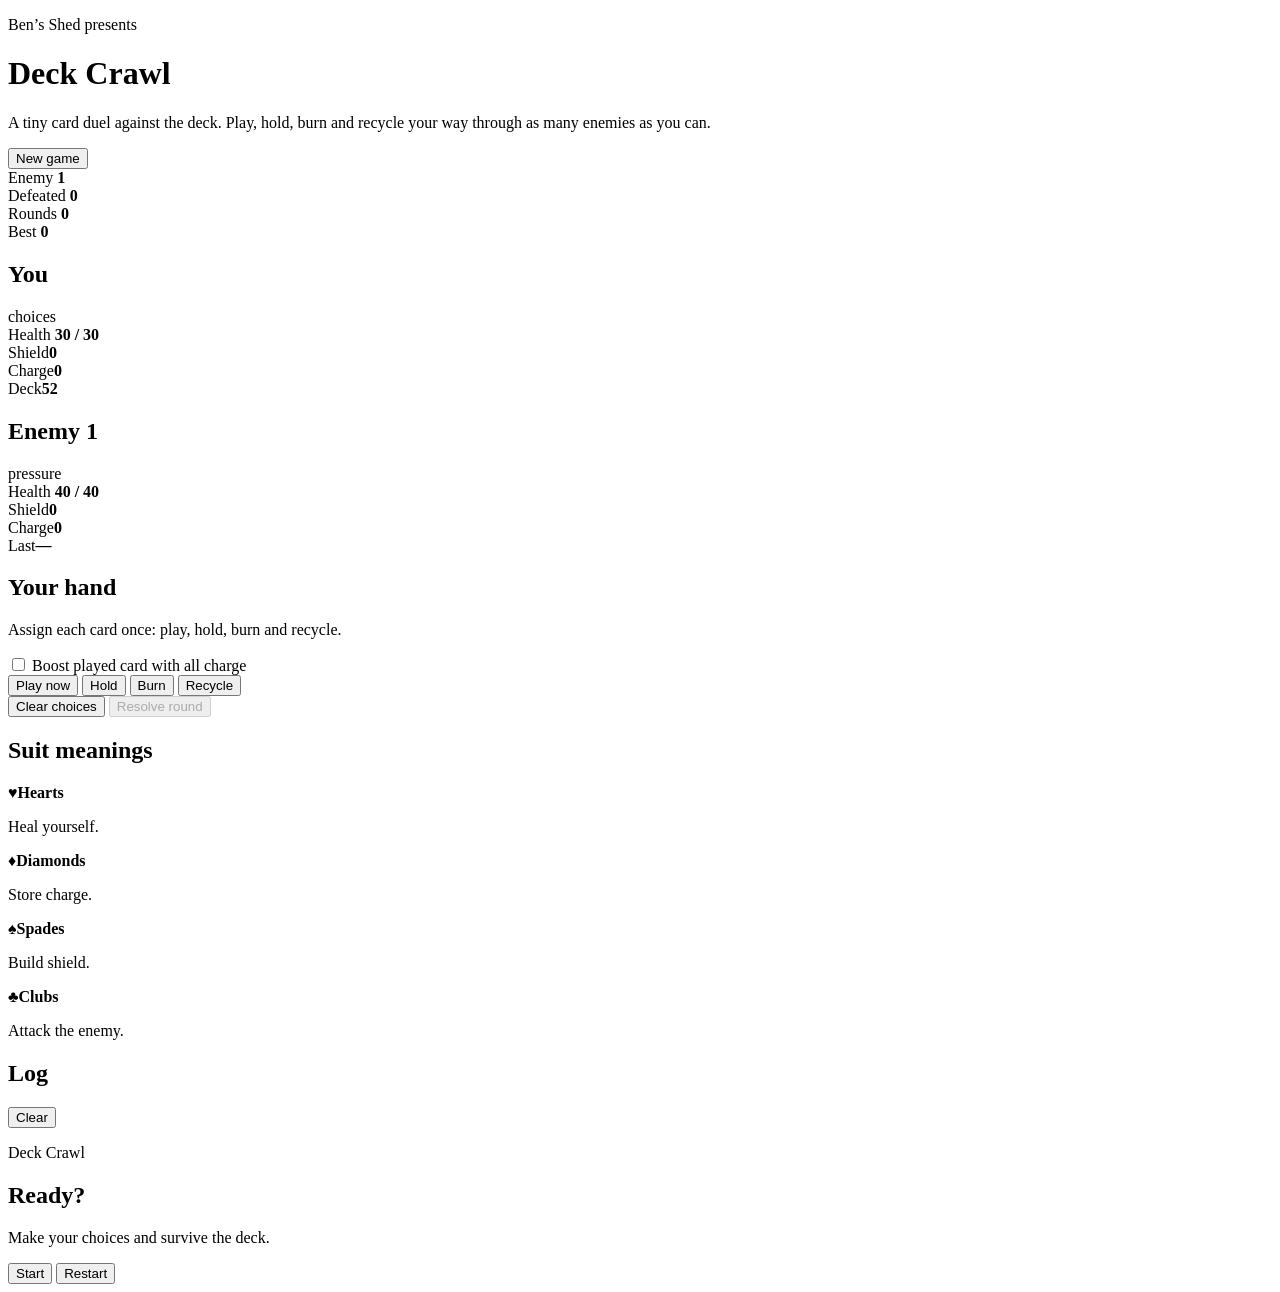
==== commit 08483d53: "Add files via upload" ====
--- a/apps/index.html
+++ b/apps/index.html
@@ -1,154 +1,135 @@
-<!doctype html>
+<!DOCTYPE html>
 <html lang="en-AU">
 <head>
-  <meta charset="utf-8">
-  <meta name="viewport" content="width=device-width, initial-scale=1">
-  <title>Socceroos World Cup 2026 Forecaster | Ben's Shed</title>
-  <meta name="description" content="A Ben's Shed Socceroos-first FIFA World Cup 2026 path forecaster using manually entered results saved on this device.">
-  <link rel="stylesheet" href="style.css">
+  <meta charset="UTF-8" />
+  <meta name="viewport" content="width=device-width, initial-scale=1.0" />
+  <title>Deck Crawl</title>
+  <link rel="stylesheet" href="styles.css" />
 </head>
 <body>
-  <header class="hero">
-    <div class="hero__inner">
+  <main class="app-shell">
+    <header class="hero">
       <div>
-        <p class="eyebrow">Ben's Shed · bOS</p>
-        <h1>Socceroos World Cup 2026 Forecaster</h1>
-        <p class="tagline">A manual-first, tournament-form forecast of what the World Cup currently means for Australia.</p>
+        <p class="eyebrow">Ben’s Shed presents</p>
+        <h1>Deck Crawl</h1>
+        <p class="subtitle">A tiny card duel against the deck. Play, hold, burn and recycle your way through as many enemies as you can.</p>
       </div>
-      <div class="hero__status" id="saveStatus">
-        <span class="status-dot"></span>
-        Saved on this device
+      <button id="newGameTop" class="button secondary">New game</button>
+    </header>
+
+    <section class="score-strip" aria-label="Game progress">
+      <div class="score-card">
+        <span class="label">Enemy</span>
+        <strong id="wave">1</strong>
       </div>
-    </div>
-  </header>
-
-  <main class="app-shell">
-    <section class="notice-panel" id="noticePanel">
-      <strong>Manual mode.</strong> Enter final scores as matches finish. Scores are saved in this browser on this device using localStorage. No live data fetches, no accounts, no hanging.
-    </section>
-
-    <section class="dashboard-grid" aria-label="Socceroos summary">
-      <article class="card card--feature" id="australiaCard"></article>
-      <article class="card" id="nextMatchCard"></article>
-      <article class="card" id="tournamentCard"></article>
-    </section>
-
-    <section class="section-block" id="entrySection">
-      <div class="section-title section-title--with-actions">
-        <div>
-          <p class="eyebrow">Results entry</p>
-          <h2>Enter scores</h2>
-          <p class="section-subtitle">Type both scores and tab/click away. The app saves instantly and recalculates everything.</p>
-        </div>
-        <div class="button-row">
-          <button type="button" class="secondary-button" id="showAustraliaOnly">Australia only</button>
-          <button type="button" class="secondary-button" id="showAllGroupMatches">All matches</button>
-          <button type="button" class="danger-button" id="resetStarter">Reset starter results</button>
-        </div>
+      <div class="score-card">
+        <span class="label">Defeated</span>
+        <strong id="defeated">0</strong>
       </div>
-      <div class="entry-grid" id="scoreEntryGrid"></div>
-    </section>
-
-    <section class="section-block" id="pathSection">
-      <div class="section-title">
-        <div>
-          <p class="eyebrow">Primary output</p>
-          <h2>Socceroos path</h2>
-        </div>
+      <div class="score-card">
+        <span class="label">Rounds</span>
+        <strong id="rounds">0</strong>
       </div>
-      <div class="path-list" id="australiaPath"></div>
-    </section>
-
-    <section class="section-block" id="scenarioSection">
-      <div class="section-title">
-        <div>
-          <p class="eyebrow">What if?</p>
-          <h2>Next Australia match scenarios</h2>
-        </div>
-      </div>
-      <div class="scenario-grid" id="scenarioGrid"></div>
-    </section>
-
-    <section class="section-block">
-      <div class="section-title">
-        <div>
-          <p class="eyebrow">Tables</p>
-          <h2>Projected groups and best thirds</h2>
-        </div>
-      </div>
-      <div class="tabs" role="tablist" aria-label="Tables">
-        <button class="tab-button active" data-tab="groups" type="button">Groups</button>
-        <button class="tab-button" data-tab="thirds" type="button">Best thirds</button>
-      </div>
-      <div id="groupsTab" class="tab-panel"></div>
-      <div id="thirdsTab" class="tab-panel hidden"></div>
-    </section>
-
-    <section class="section-block">
-      <div class="section-title">
-        <div>
-          <p class="eyebrow">Knockout simulation</p>
-          <h2>Forecast bracket</h2>
-          <p class="section-subtitle">Round of 32 third-place slots are provisionally allocated from the published slot constraints. Add the official Annexe C mapping later if this becomes critical.</p>
-        </div>
-      </div>
-      <div class="bracket-list" id="bracketList"></div>
-    </section>
-
-    <section class="section-block">
-      <div class="section-title section-title--with-actions">
-        <div>
-          <p class="eyebrow">Background data</p>
-          <h2>All matches</h2>
-        </div>
-        <div class="button-row">
-          <button type="button" id="exportButton" class="secondary-button">Export saved scores</button>
-          <label class="secondary-button file-button" for="importFile">Import scores</label>
-          <input type="file" id="importFile" accept="application/json,.json" hidden>
-          <button type="button" id="clearButton" class="danger-button">Clear all saved scores</button>
-        </div>
-      </div>
-      <div class="table-wrap">
-        <table class="matches-table">
-          <thead>
-            <tr>
-              <th>When</th>
-              <th>Stage</th>
-              <th>Teams</th>
-              <th>Result / forecast</th>
-              <th>Model range</th>
-            </tr>
-          </thead>
-          <tbody id="matchesBody"></tbody>
-        </table>
+      <div class="score-card">
+        <span class="label">Best</span>
+        <strong id="best">0</strong>
       </div>
     </section>
 
-    <section class="section-block note-block">
-      <h2>Model notes</h2>
-      <p>Forecasts use only scores entered as completed FIFA World Cup 2026 matches. They do not use betting odds, squad strength, Elo, historical results or FIFA rankings to predict match scores.</p>
-      <p>The displayed forecast is a mean/median blend of Ben's four score components. The app also keeps the pure mean and pure median to show a rough range.</p>
-      <p>FIFA rankings are not used for prediction. They can be used later only if needed to reproduce an official FIFA tiebreak or allocation rule.</p>
-      <p id="dataSourceNote"></p>
+    <section class="combatants" aria-label="Combatants">
+      <article class="panel player-panel">
+        <div class="panel-title-row">
+          <h2>You</h2>
+          <span class="pill">choices</span>
+        </div>
+        <div class="stat-row">
+          <span>Health</span>
+          <strong id="playerHealthText">30 / 30</strong>
+        </div>
+        <div class="bar"><div id="playerHealthBar" class="bar-fill health"></div></div>
+        <div class="mini-stats">
+          <div><span>Shield</span><strong id="playerShield">0</strong></div>
+          <div><span>Charge</span><strong id="playerCharge">0</strong></div>
+          <div><span>Deck</span><strong id="playerDeckCount">52</strong></div>
+        </div>
+      </article>
+
+      <article class="panel enemy-panel">
+        <div class="panel-title-row">
+          <h2 id="enemyName">Enemy 1</h2>
+          <span class="pill danger">pressure</span>
+        </div>
+        <div class="stat-row">
+          <span>Health</span>
+          <strong id="enemyHealthText">40 / 40</strong>
+        </div>
+        <div class="bar"><div id="enemyHealthBar" class="bar-fill enemy"></div></div>
+        <div class="mini-stats">
+          <div><span>Shield</span><strong id="enemyShield">0</strong></div>
+          <div><span>Charge</span><strong id="enemyCharge">0</strong></div>
+          <div><span>Last</span><strong id="enemyLast">—</strong></div>
+        </div>
+      </article>
+    </section>
+
+    <section class="table panel" aria-label="Current hand">
+      <div class="panel-title-row table-title-row">
+        <div>
+          <h2>Your hand</h2>
+          <p id="turnHint" class="hint">Assign each card once: play, hold, burn and recycle.</p>
+        </div>
+        <label class="boost-toggle" id="boostWrap">
+          <input id="boostToggle" type="checkbox" />
+          <span>Boost played card with all charge</span>
+        </label>
+      </div>
+
+      <div id="cards" class="cards" aria-live="polite"></div>
+
+      <div class="actions">
+        <button class="action-button play" data-action="play">Play now</button>
+        <button class="action-button hold" data-action="hold">Hold</button>
+        <button class="action-button burn" data-action="burn">Burn</button>
+        <button class="action-button recycle" data-action="recycle">Recycle</button>
+      </div>
+
+      <div class="turn-controls">
+        <button id="undo" class="button secondary">Clear choices</button>
+        <button id="resolve" class="button primary" disabled>Resolve round</button>
+      </div>
+    </section>
+
+    <section class="panel reference" aria-label="Rules reference">
+      <h2>Suit meanings</h2>
+      <div class="suit-grid">
+        <div><span class="suit hearts">♥</span><strong>Hearts</strong><p>Heal yourself.</p></div>
+        <div><span class="suit diamonds">♦</span><strong>Diamonds</strong><p>Store charge.</p></div>
+        <div><span class="suit spades">♠</span><strong>Spades</strong><p>Build shield.</p></div>
+        <div><span class="suit clubs">♣</span><strong>Clubs</strong><p>Attack the enemy.</p></div>
+      </div>
+    </section>
+
+    <section class="panel log-panel" aria-label="Game log">
+      <div class="panel-title-row">
+        <h2>Log</h2>
+        <button id="clearLog" class="text-button">Clear</button>
+      </div>
+      <ol id="log" class="log"></ol>
     </section>
   </main>
 
-  <template id="miniTableTemplate">
-    <table class="mini-table">
-      <thead>
-        <tr>
-          <th>#</th>
-          <th>Team</th>
-          <th>Pts</th>
-          <th>GD</th>
-          <th>GF</th>
-          <th>GA</th>
-        </tr>
-      </thead>
-      <tbody></tbody>
-    </table>
-  </template>
+  <div id="modal" class="modal hidden" role="dialog" aria-modal="true" aria-labelledby="modalTitle">
+    <div class="modal-card">
+      <p id="modalKicker" class="eyebrow">Deck Crawl</p>
+      <h2 id="modalTitle">Ready?</h2>
+      <p id="modalText">Make your choices and survive the deck.</p>
+      <div class="modal-actions">
+        <button id="modalPrimary" class="button primary">Start</button>
+        <button id="modalSecondary" class="button secondary hidden">Restart</button>
+      </div>
+    </div>
+  </div>
 
-  <script src="app.js"></script>
+  <script src="script.js"></script>
 </body>
 </html>
